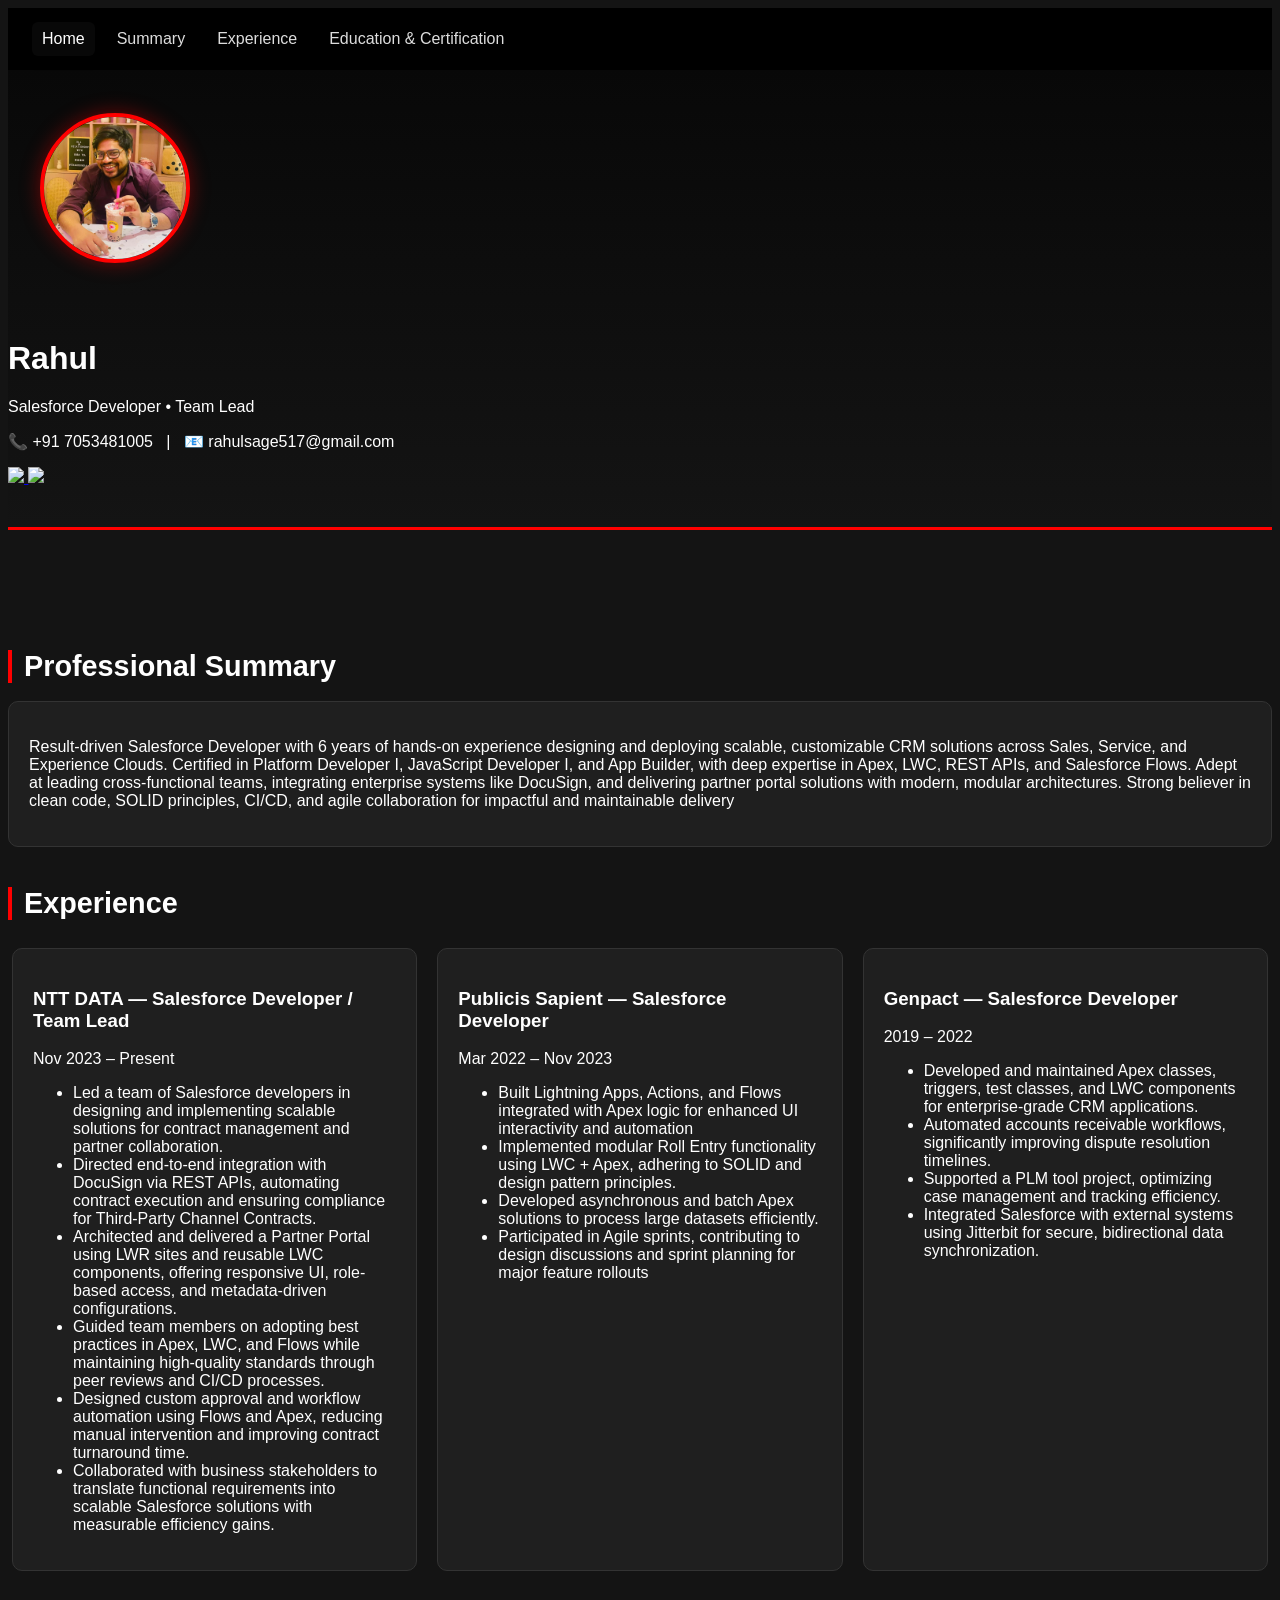
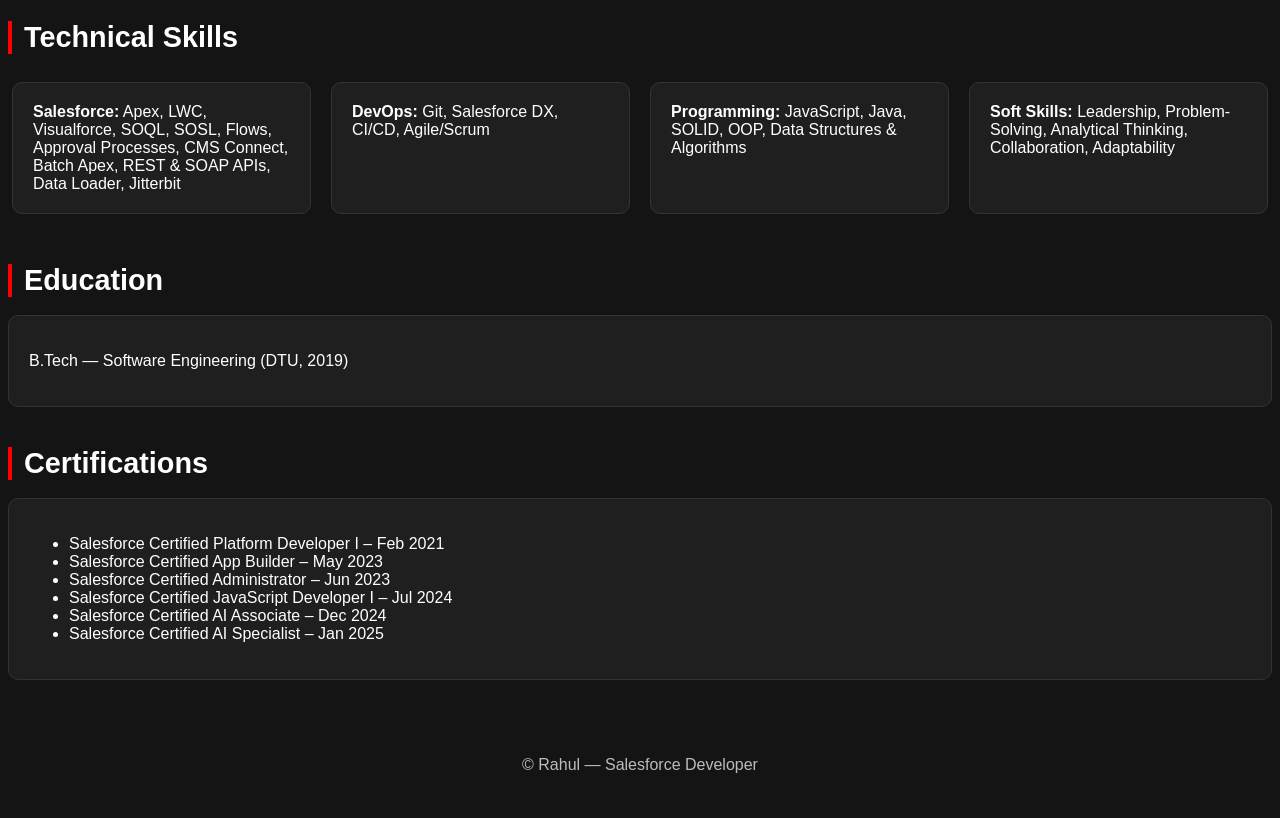
==== index.html @ a3d8997f "first commit" ====
<!DOCTYPE html>
<html lang="en">
  <head>
    <meta charset="utf-8" />
    <meta name="viewport" content="width=device-width,initial-scale=1" />
    <title>Rahul Resume (Home)</title>
    <link
      rel="stylesheet"
      href="https://cdn.jsdelivr.net/npm/flyonui@2.4.1/flyonui.min.css"
    />
    <link
      href="https://cdn.jsdelivr.net/npm/tailwindcss@2.2.16/dist/tailwind.min.css"
      rel="stylesheet"
    />
    <link rel="stylesheet" href="./css/style.css" />
  </head>
  <body>
    <!-- Top nav (always visible) -->
    <header class="top-nav" id="topNav">
      <nav class="menu flex-row">
        <a href="index.html" class="menu-item active">Home</a>
        <a href="summary.html" class="menu-item">Summary</a>
        <a href="experience.html" class="menu-item">Experience</a>
        <a href="education.html" class="menu-item"
          >Education &amp; Certification</a
        >
      </nav>
    </header>

    <!-- Hero -->
    <div class="avatar-wrapper">
      <img src="./assets/rahul.jpg" class="avatar-photo" />
    </div>

    <!-- Hero -->
    <div class="hero pl-4">
      <div>
        <h1 class="text-5xl font-bold pt-4">Rahul</h1>
        <p class="text-xl opacity-90 mt-2">Salesforce Developer • Team Lead</p>
        <p class="mt-3 opacity-80">
          📞 +91 7053481005 &nbsp; | &nbsp; 📧
          <a
            href="mailto:rahulsage517@gmail.com"
            style="color: #fff; text-decoration: none"
          >
            rahulsage517@gmail.com
          </a>
          <br />
        </p>
        <div class="flex flex-row gap-4 social-icons pt-4">
          <a
            href="https://www.linkedin.com/in/rahul-613a8412a/"
            target="_blank"
            class="pr-4"
          >
            <img
              src="https://cdn-icons-png.flaticon.com/512/174/174857.png"
              width="28"
            />
          </a>

          <a href="https://github.com/RahulSage" target="_blank">
            <img
              src="https://cdn-icons-png.flaticon.com/512/25/25231.png"
              width="28"
            />
          </a>
        </div>
      </div>
    </div>

    <div class="sticky-header" id="stickyHeader">
      Rahul | Salesforce Developer • Team Lead |
      <a href="mailto:rahulsage517@gmail.com">rahulsage517@gmail.com</a>
    </div>

    <div class="content-wrap p-4">
      <h2 class="section-title">Professional Summary</h2>
      <div class="p-5 netflix-card mt-3">
        <p>
          Result-driven Salesforce Developer with 6 years of hands-on experience
          designing and deploying scalable, customizable CRM solutions across
          Sales, Service, and Experience Clouds. Certified in Platform Developer
          I, JavaScript Developer I, and App Builder, with deep expertise in
          Apex, LWC, REST APIs, and Salesforce Flows. Adept at leading
          cross-functional teams, integrating enterprise systems like DocuSign,
          and delivering partner portal solutions with modern, modular
          architectures. Strong believer in clean code, SOLID principles, CI/CD,
          and agile collaboration for impactful and maintainable delivery
        </p>
      </div>

      <h2 class="section-title">Experience</h2>
      <div class="row mt-3">
        <div class="netflix-card">
          <h3 class="text-xl font-bold">
            NTT DATA — Salesforce Developer / Team Lead
          </h3>
          <p class="opacity-80">Nov 2023 – Present</p>
          <ul class="list-disc mt-3 pl-5 space-y-2">
            <li>
              Led a team of Salesforce developers in designing and implementing
              scalable solutions for contract management and partner
              collaboration.
            </li>
            <li>
              Directed end-to-end integration with DocuSign via REST APIs,
              automating contract execution and ensuring compliance for
              Third-Party Channel Contracts.
            </li>
            <li>
              Architected and delivered a Partner Portal using LWR sites and
              reusable LWC components, offering responsive UI, role-based
              access, and metadata-driven configurations.
            </li>
            <li>
              Guided team members on adopting best practices in Apex, LWC, and
              Flows while maintaining high-quality standards through peer
              reviews and CI/CD processes.
            </li>
            <li>
              Designed custom approval and workflow automation using Flows and
              Apex, reducing manual intervention and improving contract
              turnaround time.
            </li>
            <li>
              Collaborated with business stakeholders to translate functional
              requirements into scalable Salesforce solutions with measurable
              efficiency gains.
            </li>
          </ul>
        </div>

        <div class="netflix-card">
          <h3 class="text-xl font-bold">
            Publicis Sapient — Salesforce Developer
          </h3>
          <p class="opacity-80">Mar 2022 – Nov 2023</p>
          <ul class="list-disc mt-3 pl-5 space-y-2">
            <li>
              Built Lightning Apps, Actions, and Flows integrated with Apex
              logic for enhanced UI interactivity and automation
            </li>
            <li>
              Implemented modular Roll Entry functionality using LWC + Apex,
              adhering to SOLID and design pattern principles.
            </li>
            <li>
              Developed asynchronous and batch Apex solutions to process large
              datasets efficiently.
            </li>
            <li>
              Participated in Agile sprints, contributing to design discussions
              and sprint planning for major feature rollouts
            </li>
          </ul>
        </div>

        <div class="netflix-card">
          <h3 class="text-xl font-bold">Genpact — Salesforce Developer</h3>
          <p class="opacity-80">2019 – 2022</p>
          <ul class="list-disc mt-3 pl-5 space-y-2">
            <li>
              Developed and maintained Apex classes, triggers, test classes, and
              LWC components for enterprise-grade CRM applications.
            </li>
            <li>
              Automated accounts receivable workflows, significantly improving
              dispute resolution timelines.
            </li>
            <li>
              Supported a PLM tool project, optimizing case management and
              tracking efficiency.
            </li>
            <li>
              Integrated Salesforce with external systems using Jitterbit for
              secure, bidirectional data synchronization.
            </li>
          </ul>
        </div>
      </div>

      <h2 class="section-title">Technical Skills</h2>
      <div class="row mt-3">
        <div class="netflix-card">
          <b>Salesforce:</b> Apex, LWC, Visualforce, SOQL, SOSL, Flows, Approval
          Processes, CMS Connect, Batch Apex, REST & SOAP APIs, Data Loader,
          Jitterbit
        </div>
        <div class="netflix-card">
          <b>DevOps:</b> Git, Salesforce DX, CI/CD, Agile/Scrum
        </div>
        <div class="netflix-card">
          <b>Programming:</b> JavaScript, Java, SOLID, OOP, Data Structures &
          Algorithms
        </div>
        <div class="netflix-card">
          <b>Soft Skills:</b> Leadership, Problem-Solving, Analytical Thinking,
          Collaboration, Adaptability
        </div>
      </div>

      <h2 class="section-title">Education</h2>
      <div class="netflix-card mt-3">
        <p>B.Tech — Software Engineering (DTU, 2019)</p>
      </div>

      <h2 class="section-title">Certifications</h2>
      <div class="netflix-card mt-3">
        <ul class="list-disc mt-3 pl-5 space-y-2">
          <li>Salesforce Certified Platform Developer I – Feb 2021</li>
          <li>Salesforce Certified App Builder – May 2023</li>
          <li>Salesforce Certified Administrator – Jun 2023</li>
          <li>Salesforce Certified JavaScript Developer I – Jul 2024</li>
          <li>Salesforce Certified AI Associate – Dec 2024</li>
          <li>Salesforce Certified AI Specialist – Jan 2025</li>
        </ul>
      </div>
    </div>
    <footer class="footer">
      <p>© Rahul — Salesforce Developer</p>
    </footer>

    <script src="./js/script.js"></script>
  </body>
</html>
---- css/style.css ----
/* styles.css - Netflix style portfolio */
:root {
  --bg: #0f0f0f;
  --card: #1f1f1f;
  --accent: #e50914;
  --muted: #cfcfcf;
  --glass: rgba(255, 255, 255, 0.03);
}

* {
  box-sizing: border-box;
}
/* body{margin:0;background:var(--bg);color:#fff;font-family:Inter,system-ui,-apple-system,'Segoe UI',Roboto,'Helvetica Neue',Arial;min-height:100vh} */

.container {
  max-width: 95vw;
  margin: 0 auto;
  padding: 20px;
}

/* Top navigation */
.top-nav {
  display: flex;
  align-items: center;
  justify-content: space-between;
  padding: 14px 24px;
  position: sticky;
  top: 0;
  z-index: 50;
  background: black;
}
.brand {
  font-weight: 700;
  font-size: 1.2rem;
  color: var(--accent);
}
.menu {
  display: flex;
  gap: 12px;
}
.menu a {
  color: #ddd;
  text-decoration: none;
  padding: 8px 10px;
  border-radius: 6px;
}
.menu a.active,
.menu a:hover {
  background: var(--glass);
  color: #fff;
  box-shadow: 0 4px 10px rgba(0, 0, 0, 0.6);
}

/* Sticky header (appears after scroll) */
/* .sticky-header{position:fixed;left:0;right:0;top:0;padding:10px 18px;background:rgba(10,10,10,0.92);border-bottom:2px solid var(--accent);display:flex;justify-content:space-between;align-items:center;z-index:999;opacity:0;pointer-events:none;transform:translateY(-6px);transition:opacity .25s ease,transform .25s ease}
.sticky-header.show{opacity:1;pointer-events:auto;transform:translateY(0)}
.sticky-header a{color:var(--accent);text-decoration:none}

/* Hero 
.hero{position:relative;height:360px;overflow:hidden}
.hero-bg{position:absolute;inset:0;background:
linear-gradient(180deg, rgba(0,0,0,0.55), rgba(0,0,0,0.85)),
url('https://i.gifer.com/7VE.gif') center/cover;filter:saturate(.9) contrast(.95);transform:scale(1.03);will-change:transform;animation:bgSlow 12s linear infinite}
@keyframes bgSlow{0%{transform:scale(1.03)}50%{transform:scale(1.06)}100%{transform:scale(1.03)}}
.hero-content{position:relative;display:flex;align-items:flex-end;height:100%;padding:36px;gap:20px;z-index:2}
.avatar-wrapper{width:170px;height:170px;margin-right:18px;flex:0 0 170px;transform:translateY(-20%);animation:pop 700ms ease both}
@keyframes pop{0%{transform:scale(.6) translateY(10%);opacity:0}100%{transform:scale(1) translateY(-20%);opacity:1}}
.avatar-photo{width:170px;height:170px;border-radius:50%;border:4px solid var(--accent);object-fit:cover;box-shadow:0 18px 40px rgba(229,9,20,0.15)}
.hero-text h1{margin:0;font-size:2.6rem}
.subtitle{margin:6px 0 0;color:var(--muted)}
.contacts{margin-top:12px;color:var(--muted)}
.socials img{vertical-align:middle;margin-right:8px;filter:grayscale(.1);opacity:.95} */

/* Sections */
.section-title {
  font-size: 1.25rem;
  margin: 18px 0;
  color: #fff;
  border-left: 4px solid var(--accent);
  padding-left: 12px;
}
.row-section {
  padding: 20px;
}
.row {
  display: flex;
  gap: 18px;
  overflow-x: auto;
  padding: 10px 4px;
  scroll-behavior: smooth;
}
.thumb {
  min-width: 280px;
  flex: 0 0 320px;
  background: var(--card);
  border-radius: 10px;
  overflow: hidden;
  position: relative;
  cursor: pointer;
  transform: translateZ(0);
  transition: transform 0.28s cubic-bezier(0.2, 0.8, 0.2, 1), box-shadow 0.28s;
}
.thumb-inner {
  position: relative;
}
.thumb img {
  width: 100%;
  height: 180px;
  object-fit: cover;
  display: block;
}
.thumb .thumb-overlay {
  position: absolute;
  left: 12px;
  bottom: 12px;
  color: #fff;
  text-shadow: 0 6px 18px rgba(0, 0, 0, 0.6);
}
.thumb h3 {
  margin: 0 0 6px;
}
.thumb .meta {
  opacity: 0.85;
  font-size: 0.9rem;
}

/* Thumbnail hover effects: glow, tilt, shine */
.thumb:hover {
  transform: translateY(-8px) scale(1.02);
  box-shadow: 0 30px 50px rgba(229, 9, 20, 0.12);
}
.thumb:active {
  transform: translateY(-2px);
}
.thumb .shine {
  position: absolute;
  inset: 0;
  pointer-events: none;
  background: linear-gradient(
    120deg,
    rgba(255, 255, 255, 0.08) 0%,
    rgba(255, 255, 255, 0.01) 50%,
    rgba(255, 255, 255, 0.06) 100%
  );
  transform: translateX(-120%);
  transition: transform 0.8s ease;
}
.thumb:hover .shine {
  transform: translateX(120%);
}
.thumb:hover img {
  filter: brightness(0.9) saturate(1.05);
  transform: scale(1.03) rotateX(3deg) rotateY(-3deg);
  transition: transform 0.28s, filter 0.28s;
}

/* grid cards */
.grid {
  display: grid;
  grid-template-columns: repeat(auto-fit, minmax(220px, 1fr));
  gap: 16px;
  padding: 10px 0;
}
.card {
  background: var(--card);
  padding: 18px;
  border-radius: 10px;
  border: 1px solid rgba(255, 255, 255, 0.03);
  transition: transform 0.22s, box-shadow 0.22s;
}
.card:hover {
  transform: translateY(-6px);
  box-shadow: 0 20px 40px rgba(0, 0, 0, 0.6);
}

/* movie-card style for pages */
.thumb-grid {
  display: grid;
  grid-template-columns: repeat(auto-fit, minmax(260px, 1fr));
  gap: 18px;
  margin-top: 16px;
  place-items: center;
}
.movie-card {
  position: relative;
  width: 400px;
  max-width: 90vw;
  overflow: hidden;
  border-radius: 10px;
  background: var(--card);
  cursor: pointer;
  transition: transform 0.22s, box-shadow 0.22s;
}
.movie-card img {
  width: 100%;
  height: 160px;
  object-fit: cover;
  display: block;
}
.movie-card-body {
  padding: 12px;
}
.movie-card h3 {
  margin: 0 0 6px;
}
.movie-details {
  color: var(--muted);
  font-size: 0.95rem;
}
.movie-card .shine {
  position: absolute;
  inset: 0;
  pointer-events: none;
  background: linear-gradient(
    120deg,
    rgba(255, 255, 255, 0.06) 0%,
    rgba(255, 255, 255, 0.01) 50%,
    rgba(255, 255, 255, 0.04) 100%
  );
  transform: translateX(-140%);
}
.movie-card:hover .shine {
  transform: translateX(140%);
}
.movie-card:hover {
  transform: translateY(-8px);
  box-shadow: 0 30px 50px rgba(0, 0, 0, 0.6);
}

/* small screens */
@media (max-width: 700px) {
  .hero-content {
    flex-direction: column;
    align-items: center;
    text-align: center;
    padding: 20px;
  }
  .avatar-wrapper {
    transform: translateY(0);
    margin-bottom: 12px;
  }
  .hero {
    height: 420px;
  }
  .thumb {
    min-width: 220px;
    flex: 0 0 240px;
  }
  .hero-text h1 {
    font-size: 2rem;
  }
  .menu {
    display: none;
  }
  .top-nav {
    padding: 10px;
  }
  .sticky-right {
    display: none;
  }
}

/* Footer */
.footer {
  padding: 20px;
  text-align: center;
  color: var(--muted);
  opacity: 0.9;
  margin-top: 40px;
}

body {
  background: #141414;
  color: #fff;
  font-family: Poppins, sans-serif;
}

.hero {
  background: linear-gradient(180deg, rgba(0, 0, 0, 0.6), #141414),
    url("https://i.gifer.com/7VE.gif") center/cover;
  /* url("\68452a25-af35-4df2-a404-024635c3c23b.jpg") center/cover; */
  height: 460px;
  display: flex;
  align-items: flex-end;
  padding-bottom: 40px;
  border-bottom: 3px solid red;
  animation: fadeIn 2s ease-out;
}

@keyframes fadeIn {
  from {
    opacity: 0;
    transform: translateY(20px);
  }
  to {
    opacity: 1;
    transform: translateY(0);
  }
}

/* DP Avatar */
.avatar-wrapper {
  position: absolute;
  top: 180px;
  left: 40px;
  transform: translateY(-50%);
  animation: popIn 1s ease-out;
  margin-top: 10px;
}

@keyframes popIn {
  0% {
    transform: scale(0.5) translateY(-50%);
    opacity: 0;
  }
  100% {
    transform: scale(1) translateY(-50%);
    opacity: 1;
  }
}

.avatar-photo {
  width: 150px;
  height: 150px;
  border-radius: 50%;
  border: 4px solid red;
  object-fit: cover;
  box-shadow: 0 0 20px rgba(255, 0, 0, 0.4);
}

.content-wrap {
  margin-top: 120px;
}

.section-title {
  margin-top: 40px;
  font-size: 1.8rem;
  border-left: 4px solid red;
  padding-left: 12px;
}

.netflix-card {
  background: #1f1f1f;
  padding: 20px;
  border-radius: 10px;
  border: 1px solid #333;
  transition: transform 0.3s ease, box-shadow 0.3s ease;
}

.netflix-card:hover {
  transform: translateY(-6px);
  box-shadow: 0 12px 20px rgba(255, 0, 0, 0.2);
}

.netflix-card:hover * {
  font-size: calc(1em + 2px);
}

.row {
  display: grid;
  gap: 20px;
  grid-template-columns: repeat(auto-fit, minmax(290px, 1fr));
}

.social-icons a {
  transition: transform 0.2s ease;
}

.social-icons a:hover {
  transform: scale(1.15);
  filter: drop-shadow(0 0 6px red);
}

.sticky-header {
  position: fixed;
  top: 0;
  width: 100%;
  background: rgba(20, 20, 20, 0.9);
  color: #fff;
  padding: 12px 20px;
  text-align: center;
  font-size: 1rem;
  font-weight: 500;
  border-bottom: 2px solid red;
  backdrop-filter: blur(6px);
  z-index: 9999;
  opacity: 0;
  pointer-events: none;
  transition: opacity 0.3s ease;
}

.sticky-header a {
  color: red;
  text-decoration: none;
}

.big-card {
  position: relative;
  width: 320px;
  min-height: 210px;
  background: #181818;
  border-radius: 18px;
  padding: 22px;
  transition: transform 0.35s ease, box-shadow 0.35s ease;
  cursor: pointer;
  overflow: hidden;
}

/* Hover Shine + Slight Tilt */
.big-card:hover {
  transform: scale(1.08) rotate3d(0, 1, 0, 6deg);
  box-shadow: 0 15px 30px rgba(255, 0, 0, 0.25);
}

/* Shine Effect */
.big-card::after {
  content: "";
  position: absolute;
  top: 0;
  left: -100%;
  width: 80%;
  height: 100%;
  background: linear-gradient(
    120deg,
    transparent,
    rgba(255, 255, 255, 0.25),
    transparent
  );
  transition: 0.6s;
}

.big-card:hover::after {
  left: 120%;
}

.expanded-overlay {
  position: fixed;
  top: 0;
  left: 0;
  width: 100vw;
  height: 100vh;
  background: rgba(0, 0, 0, 0.65);
  backdrop-filter: blur(4px);
  z-index: 999;
  display: none;
}

/* Expanded Card */
.big-card.expanded {
  position: fixed !important;
  top: 50%;
  left: 50%;
  width: 80vw;
  max-width: 850px;
  height: auto !important;
  transform: translate(-50%, -50%) scale(1.05) !important;
  z-index: 1000;
  box-shadow: 0 0 40px rgba(255, 0, 0, 0.45);
  overflow-y: auto;
  max-height: 85vh;
  padding: 40px;
  border-radius: 22px;
}

.footer-glow {
  height: 140px;
  margin-top: 60px;
  background: radial-gradient(
    circle at 50% 10%,
    rgba(255, 0, 0, 0.45),
    transparent 60%
  );
  animation: pulse 6s infinite ease-in-out;
  position: fixed;
  bottom: 0;
  width: 100%;
  z-index: 50;
}

@keyframes moveGradient {
  0% {
    background-position: 0% 50%;
  }
  50% {
    background-position: 100% 50%;
  }
  100% {
    background-position: 0% 50%;
  }
}

@keyframes pulse {
  0% {
    opacity: 0.35;
  }
  50% {
    opacity: 0.8;
  }
  100% {
    opacity: 0.35;
  }
}
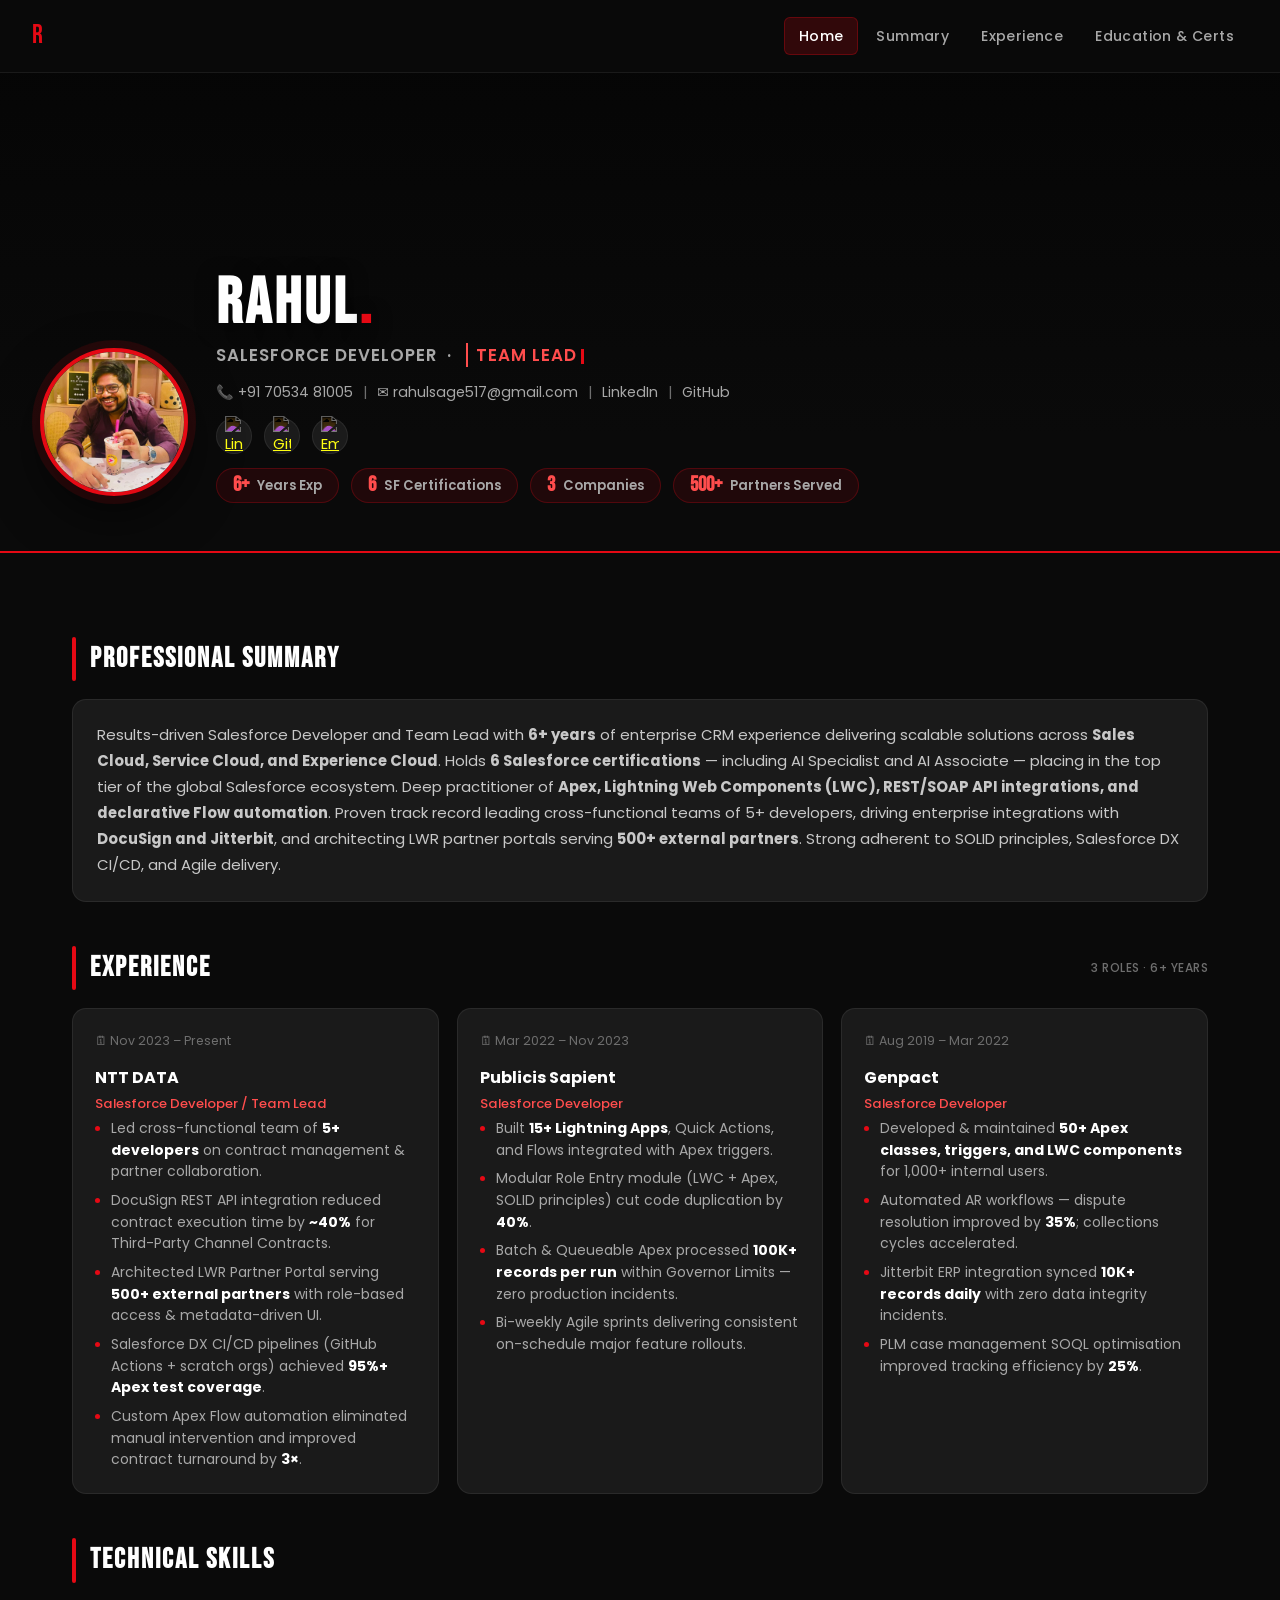
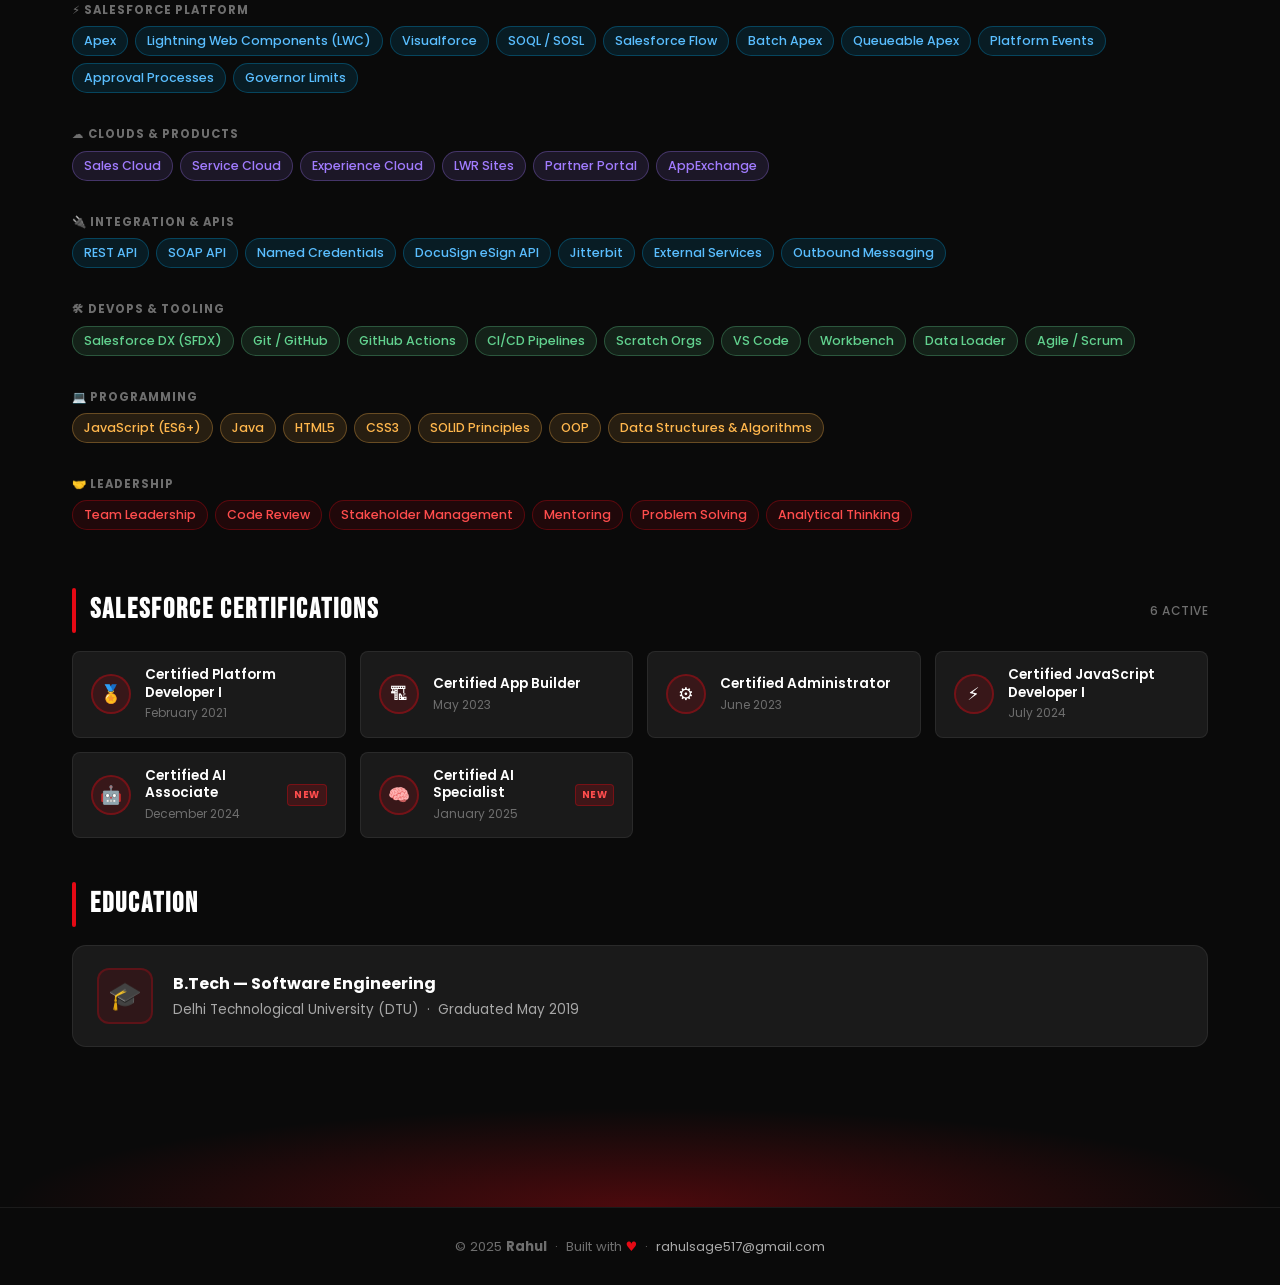
==== commit af16ceab: "Redesign: Netflix visual system + ATS-optimised resume content Visual changes: - Complete CSS rewrit" ====
--- a/index.html
+++ b/index.html
@@ -1,226 +1,314 @@
 <!DOCTYPE html>
 <html lang="en">
-  <head>
-    <meta charset="utf-8" />
-    <meta name="viewport" content="width=device-width,initial-scale=1" />
-    <title>Rahul Resume (Home)</title>
-    <link
-      rel="stylesheet"
-      href="https://cdn.jsdelivr.net/npm/flyonui@2.4.1/flyonui.min.css"
-    />
-    <link
-      href="https://cdn.jsdelivr.net/npm/tailwindcss@2.2.16/dist/tailwind.min.css"
-      rel="stylesheet"
-    />
-    <link rel="stylesheet" href="./css/style.css" />
-  </head>
-  <body>
-    <!-- Top nav (always visible) -->
-    <header class="top-nav" id="topNav">
-      <nav class="menu flex-row">
-        <a href="index.html" class="menu-item active">Home</a>
-        <a href="summary.html" class="menu-item">Summary</a>
-        <a href="experience.html" class="menu-item">Experience</a>
-        <a href="education.html" class="menu-item"
-          >Education &amp; Certification</a
-        >
-      </nav>
-    </header>
-
-    <!-- Hero -->
+<head>
+  <meta charset="utf-8" />
+  <meta name="viewport" content="width=device-width, initial-scale=1" />
+  <title>Rahul — Salesforce Developer &amp; Team Lead</title>
+  <meta name="description" content="Salesforce Developer &amp; Team Lead with 6+ years experience — Apex, LWC, Experience Cloud, AI Specialist." />
+  <link rel="stylesheet" href="./css/style.css" />
+</head>
+<body>
+
+<!-- Scroll progress -->
+<div id="scroll-progress"></div>
+
+<!-- ── Navigation ─────────────────────────────────────── -->
+<header class="top-nav">
+  <a href="index.html" class="brand">R</a>
+  <nav class="menu">
+    <a href="index.html"      class="menu-item active">Home</a>
+    <a href="summary.html"    class="menu-item">Summary</a>
+    <a href="experience.html" class="menu-item">Experience</a>
+    <a href="education.html"  class="menu-item">Education &amp; Certs</a>
+  </nav>
+</header>
+
+<!-- ── Sticky strip ───────────────────────────────────── -->
+<div class="sticky-header" id="stickyHeader">
+  Rahul
+  <span class="sticky-dot">·</span>
+  Salesforce Developer &amp; Team Lead
+  <span class="sticky-dot">·</span>
+  <a href="mailto:rahulsage517@gmail.com">rahulsage517@gmail.com</a>
+</div>
+
+<!-- ── Hero ───────────────────────────────────────────── -->
+<section class="hero">
+  <div class="hero-bg"></div>
+  <div class="hero-content">
     <div class="avatar-wrapper">
-      <img src="./assets/rahul.jpg" class="avatar-photo" />
-    </div>
-
-    <!-- Hero -->
-    <div class="hero pl-4">
-      <div>
-        <h1 class="text-5xl font-bold pt-4">Rahul</h1>
-        <p class="text-xl opacity-90 mt-2">Salesforce Developer • Team Lead</p>
-        <p class="mt-3 opacity-80">
-          📞 +91 7053481005 &nbsp; | &nbsp; 📧
-          <a
-            href="mailto:rahulsage517@gmail.com"
-            style="color: #fff; text-decoration: none"
-          >
-            rahulsage517@gmail.com
-          </a>
-          <br />
-        </p>
-        <div class="flex flex-row gap-4 social-icons pt-4">
-          <a
-            href="https://www.linkedin.com/in/rahul-613a8412a/"
-            target="_blank"
-            class="pr-4"
-          >
-            <img
-              src="https://cdn-icons-png.flaticon.com/512/174/174857.png"
-              width="28"
-            />
-          </a>
-
-          <a href="https://github.com/RahulSage" target="_blank">
-            <img
-              src="https://cdn-icons-png.flaticon.com/512/25/25231.png"
-              width="28"
-            />
-          </a>
+      <img src="./assets/rahul.jpg" class="avatar-photo" alt="Rahul" />
+    </div>
+    <div class="hero-text">
+      <h1>RAHUL<span>.</span></h1>
+      <div class="hero-subtitle">
+        Salesforce Developer &nbsp;·&nbsp;
+        <em id="typewriter" data-words="Team Lead|AI Specialist|LWC Architect|6× Certified"></em>
+      </div>
+      <div class="hero-contacts">
+        <a href="tel:+917053481005">📞 +91 70534 81005</a>
+        <span class="contact-sep">|</span>
+        <a href="mailto:rahulsage517@gmail.com">✉ rahulsage517@gmail.com</a>
+        <span class="contact-sep">|</span>
+        <a href="https://www.linkedin.com/in/rahul-613a8412a/" target="_blank" rel="noopener">LinkedIn</a>
+        <span class="contact-sep">|</span>
+        <a href="https://github.com/RahulSage" target="_blank" rel="noopener">GitHub</a>
+      </div>
+      <div class="social-icons">
+        <a href="https://www.linkedin.com/in/rahul-613a8412a/" target="_blank" rel="noopener" title="LinkedIn">
+          <img src="https://cdn-icons-png.flaticon.com/512/174/174857.png" alt="LinkedIn" />
+        </a>
+        <a href="https://github.com/RahulSage" target="_blank" rel="noopener" title="GitHub">
+          <img src="https://cdn-icons-png.flaticon.com/512/25/25231.png" alt="GitHub" />
+        </a>
+        <a href="mailto:rahulsage517@gmail.com" title="Email">
+          <img src="https://cdn-icons-png.flaticon.com/512/732/732200.png" alt="Email" />
+        </a>
+      </div>
+      <div class="stats-row">
+        <div class="stat-chip">
+          <span class="stat-num" data-target="6" data-suffix="+">6+</span>
+          <span class="stat-label">Years Exp</span>
         </div>
-      </div>
-    </div>
-
-    <div class="sticky-header" id="stickyHeader">
-      Rahul | Salesforce Developer • Team Lead |
-      <a href="mailto:rahulsage517@gmail.com">rahulsage517@gmail.com</a>
-    </div>
-
-    <div class="content-wrap p-4">
-      <h2 class="section-title">Professional Summary</h2>
-      <div class="p-5 netflix-card mt-3">
-        <p>
-          Result-driven Salesforce Developer with 6 years of hands-on experience
-          designing and deploying scalable, customizable CRM solutions across
-          Sales, Service, and Experience Clouds. Certified in Platform Developer
-          I, JavaScript Developer I, and App Builder, with deep expertise in
-          Apex, LWC, REST APIs, and Salesforce Flows. Adept at leading
-          cross-functional teams, integrating enterprise systems like DocuSign,
-          and delivering partner portal solutions with modern, modular
-          architectures. Strong believer in clean code, SOLID principles, CI/CD,
-          and agile collaboration for impactful and maintainable delivery
-        </p>
-      </div>
-
-      <h2 class="section-title">Experience</h2>
-      <div class="row mt-3">
-        <div class="netflix-card">
-          <h3 class="text-xl font-bold">
-            NTT DATA — Salesforce Developer / Team Lead
-          </h3>
-          <p class="opacity-80">Nov 2023 – Present</p>
-          <ul class="list-disc mt-3 pl-5 space-y-2">
-            <li>
-              Led a team of Salesforce developers in designing and implementing
-              scalable solutions for contract management and partner
-              collaboration.
-            </li>
-            <li>
-              Directed end-to-end integration with DocuSign via REST APIs,
-              automating contract execution and ensuring compliance for
-              Third-Party Channel Contracts.
-            </li>
-            <li>
-              Architected and delivered a Partner Portal using LWR sites and
-              reusable LWC components, offering responsive UI, role-based
-              access, and metadata-driven configurations.
-            </li>
-            <li>
-              Guided team members on adopting best practices in Apex, LWC, and
-              Flows while maintaining high-quality standards through peer
-              reviews and CI/CD processes.
-            </li>
-            <li>
-              Designed custom approval and workflow automation using Flows and
-              Apex, reducing manual intervention and improving contract
-              turnaround time.
-            </li>
-            <li>
-              Collaborated with business stakeholders to translate functional
-              requirements into scalable Salesforce solutions with measurable
-              efficiency gains.
-            </li>
-          </ul>
+        <div class="stat-chip">
+          <span class="stat-num" data-target="6">6</span>
+          <span class="stat-label">SF Certifications</span>
         </div>
-
-        <div class="netflix-card">
-          <h3 class="text-xl font-bold">
-            Publicis Sapient — Salesforce Developer
-          </h3>
-          <p class="opacity-80">Mar 2022 – Nov 2023</p>
-          <ul class="list-disc mt-3 pl-5 space-y-2">
-            <li>
-              Built Lightning Apps, Actions, and Flows integrated with Apex
-              logic for enhanced UI interactivity and automation
-            </li>
-            <li>
-              Implemented modular Roll Entry functionality using LWC + Apex,
-              adhering to SOLID and design pattern principles.
-            </li>
-            <li>
-              Developed asynchronous and batch Apex solutions to process large
-              datasets efficiently.
-            </li>
-            <li>
-              Participated in Agile sprints, contributing to design discussions
-              and sprint planning for major feature rollouts
-            </li>
-          </ul>
+        <div class="stat-chip">
+          <span class="stat-num" data-target="3">3</span>
+          <span class="stat-label">Companies</span>
         </div>
-
-        <div class="netflix-card">
-          <h3 class="text-xl font-bold">Genpact — Salesforce Developer</h3>
-          <p class="opacity-80">2019 – 2022</p>
-          <ul class="list-disc mt-3 pl-5 space-y-2">
-            <li>
-              Developed and maintained Apex classes, triggers, test classes, and
-              LWC components for enterprise-grade CRM applications.
-            </li>
-            <li>
-              Automated accounts receivable workflows, significantly improving
-              dispute resolution timelines.
-            </li>
-            <li>
-              Supported a PLM tool project, optimizing case management and
-              tracking efficiency.
-            </li>
-            <li>
-              Integrated Salesforce with external systems using Jitterbit for
-              secure, bidirectional data synchronization.
-            </li>
-          </ul>
+        <div class="stat-chip">
+          <span class="stat-num" data-target="500" data-suffix="+">500+</span>
+          <span class="stat-label">Partners Served</span>
         </div>
       </div>
-
-      <h2 class="section-title">Technical Skills</h2>
-      <div class="row mt-3">
-        <div class="netflix-card">
-          <b>Salesforce:</b> Apex, LWC, Visualforce, SOQL, SOSL, Flows, Approval
-          Processes, CMS Connect, Batch Apex, REST & SOAP APIs, Data Loader,
-          Jitterbit
-        </div>
-        <div class="netflix-card">
-          <b>DevOps:</b> Git, Salesforce DX, CI/CD, Agile/Scrum
-        </div>
-        <div class="netflix-card">
-          <b>Programming:</b> JavaScript, Java, SOLID, OOP, Data Structures &
-          Algorithms
-        </div>
-        <div class="netflix-card">
-          <b>Soft Skills:</b> Leadership, Problem-Solving, Analytical Thinking,
-          Collaboration, Adaptability
-        </div>
-      </div>
-
-      <h2 class="section-title">Education</h2>
-      <div class="netflix-card mt-3">
-        <p>B.Tech — Software Engineering (DTU, 2019)</p>
-      </div>
-
-      <h2 class="section-title">Certifications</h2>
-      <div class="netflix-card mt-3">
-        <ul class="list-disc mt-3 pl-5 space-y-2">
-          <li>Salesforce Certified Platform Developer I – Feb 2021</li>
-          <li>Salesforce Certified App Builder – May 2023</li>
-          <li>Salesforce Certified Administrator – Jun 2023</li>
-          <li>Salesforce Certified JavaScript Developer I – Jul 2024</li>
-          <li>Salesforce Certified AI Associate – Dec 2024</li>
-          <li>Salesforce Certified AI Specialist – Jan 2025</li>
-        </ul>
-      </div>
-    </div>
-    <footer class="footer">
-      <p>© Rahul — Salesforce Developer</p>
-    </footer>
-
-    <script src="./js/script.js"></script>
-  </body>
+    </div>
+  </div>
+</section>
+
+<!-- ── Main Content ────────────────────────────────────── -->
+<main class="content-wrap">
+
+  <!-- Professional Summary -->
+  <h2 class="section-title">Professional Summary</h2>
+  <div class="netflix-card">
+    <p style="color:#c8c8c8;line-height:1.75;font-size:0.93rem;">
+      Results-driven Salesforce Developer and Team Lead with <strong>6+ years</strong> of enterprise CRM experience
+      delivering scalable solutions across <strong>Sales Cloud, Service Cloud, and Experience Cloud</strong>.
+      Holds <strong>6 Salesforce certifications</strong> — including AI Specialist and AI Associate — placing in
+      the top tier of the global Salesforce ecosystem. Deep practitioner of
+      <strong>Apex, Lightning Web Components (LWC), REST/SOAP API integrations, and declarative Flow automation</strong>.
+      Proven track record leading cross-functional teams of 5+ developers, driving enterprise integrations with
+      <strong>DocuSign and Jitterbit</strong>, and architecting LWR partner portals serving
+      <strong>500+ external partners</strong>. Strong adherent to SOLID principles, Salesforce DX CI/CD, and Agile delivery.
+    </p>
+  </div>
+
+  <!-- Experience -->
+  <h2 class="section-title">
+    Experience
+    <span class="sec-count">3 roles · 6+ years</span>
+  </h2>
+  <div class="row">
+
+    <div class="exp-card shine-wrap">
+      <div class="exp-date">🗓 Nov 2023 – Present</div>
+      <h3>NTT DATA</h3>
+      <div class="exp-role">Salesforce Developer / Team Lead</div>
+      <ul>
+        <li>Led cross-functional team of <strong>5+ developers</strong> on contract management &amp; partner collaboration.</li>
+        <li>DocuSign REST API integration reduced contract execution time by <strong>~40%</strong> for Third-Party Channel Contracts.</li>
+        <li>Architected LWR Partner Portal serving <strong>500+ external partners</strong> with role-based access &amp; metadata-driven UI.</li>
+        <li>Salesforce DX CI/CD pipelines (GitHub Actions + scratch orgs) achieved <strong>95%+ Apex test coverage</strong>.</li>
+        <li>Custom Apex Flow automation eliminated manual intervention and improved contract turnaround by <strong>3×</strong>.</li>
+      </ul>
+    </div>
+
+    <div class="exp-card shine-wrap">
+      <div class="exp-date">🗓 Mar 2022 – Nov 2023</div>
+      <h3>Publicis Sapient</h3>
+      <div class="exp-role">Salesforce Developer</div>
+      <ul>
+        <li>Built <strong>15+ Lightning Apps</strong>, Quick Actions, and Flows integrated with Apex triggers.</li>
+        <li>Modular Role Entry module (LWC + Apex, SOLID principles) cut code duplication by <strong>40%</strong>.</li>
+        <li>Batch &amp; Queueable Apex processed <strong>100K+ records per run</strong> within Governor Limits — zero production incidents.</li>
+        <li>Bi-weekly Agile sprints delivering consistent on-schedule major feature rollouts.</li>
+      </ul>
+    </div>
+
+    <div class="exp-card shine-wrap">
+      <div class="exp-date">🗓 Aug 2019 – Mar 2022</div>
+      <h3>Genpact</h3>
+      <div class="exp-role">Salesforce Developer</div>
+      <ul>
+        <li>Developed &amp; maintained <strong>50+ Apex classes, triggers, and LWC components</strong> for 1,000+ internal users.</li>
+        <li>Automated AR workflows — dispute resolution improved by <strong>35%</strong>; collections cycles accelerated.</li>
+        <li>Jitterbit ERP integration synced <strong>10K+ records daily</strong> with zero data integrity incidents.</li>
+        <li>PLM case management SOQL optimisation improved tracking efficiency by <strong>25%</strong>.</li>
+      </ul>
+    </div>
+
+  </div>
+
+  <!-- Technical Skills -->
+  <h2 class="section-title">Technical Skills</h2>
+  <div style="display:flex;flex-direction:column;gap:18px;">
+
+    <div class="skill-section">
+      <div class="skill-section-label">⚡ Salesforce Platform</div>
+      <div class="tags">
+        <span class="tag tag-sf">Apex</span>
+        <span class="tag tag-sf">Lightning Web Components (LWC)</span>
+        <span class="tag tag-sf">Visualforce</span>
+        <span class="tag tag-sf">SOQL / SOSL</span>
+        <span class="tag tag-sf">Salesforce Flow</span>
+        <span class="tag tag-sf">Batch Apex</span>
+        <span class="tag tag-sf">Queueable Apex</span>
+        <span class="tag tag-sf">Platform Events</span>
+        <span class="tag tag-sf">Approval Processes</span>
+        <span class="tag tag-sf">Governor Limits</span>
+      </div>
+    </div>
+
+    <div class="skill-section">
+      <div class="skill-section-label">☁ Clouds &amp; Products</div>
+      <div class="tags">
+        <span class="tag tag-cloud">Sales Cloud</span>
+        <span class="tag tag-cloud">Service Cloud</span>
+        <span class="tag tag-cloud">Experience Cloud</span>
+        <span class="tag tag-cloud">LWR Sites</span>
+        <span class="tag tag-cloud">Partner Portal</span>
+        <span class="tag tag-cloud">AppExchange</span>
+      </div>
+    </div>
+
+    <div class="skill-section">
+      <div class="skill-section-label">🔌 Integration &amp; APIs</div>
+      <div class="tags">
+        <span class="tag tag-sf">REST API</span>
+        <span class="tag tag-sf">SOAP API</span>
+        <span class="tag tag-sf">Named Credentials</span>
+        <span class="tag tag-sf">DocuSign eSign API</span>
+        <span class="tag tag-sf">Jitterbit</span>
+        <span class="tag tag-sf">External Services</span>
+        <span class="tag tag-sf">Outbound Messaging</span>
+      </div>
+    </div>
+
+    <div class="skill-section">
+      <div class="skill-section-label">🛠 DevOps &amp; Tooling</div>
+      <div class="tags">
+        <span class="tag tag-dev">Salesforce DX (SFDX)</span>
+        <span class="tag tag-dev">Git / GitHub</span>
+        <span class="tag tag-dev">GitHub Actions</span>
+        <span class="tag tag-dev">CI/CD Pipelines</span>
+        <span class="tag tag-dev">Scratch Orgs</span>
+        <span class="tag tag-dev">VS Code</span>
+        <span class="tag tag-dev">Workbench</span>
+        <span class="tag tag-dev">Data Loader</span>
+        <span class="tag tag-dev">Agile / Scrum</span>
+      </div>
+    </div>
+
+    <div class="skill-section">
+      <div class="skill-section-label">💻 Programming</div>
+      <div class="tags">
+        <span class="tag tag-prog">JavaScript (ES6+)</span>
+        <span class="tag tag-prog">Java</span>
+        <span class="tag tag-prog">HTML5</span>
+        <span class="tag tag-prog">CSS3</span>
+        <span class="tag tag-prog">SOLID Principles</span>
+        <span class="tag tag-prog">OOP</span>
+        <span class="tag tag-prog">Data Structures &amp; Algorithms</span>
+      </div>
+    </div>
+
+    <div class="skill-section">
+      <div class="skill-section-label">🤝 Leadership</div>
+      <div class="tags">
+        <span class="tag tag-soft">Team Leadership</span>
+        <span class="tag tag-soft">Code Review</span>
+        <span class="tag tag-soft">Stakeholder Management</span>
+        <span class="tag tag-soft">Mentoring</span>
+        <span class="tag tag-soft">Problem Solving</span>
+        <span class="tag tag-soft">Analytical Thinking</span>
+      </div>
+    </div>
+
+  </div>
+
+  <!-- Certifications -->
+  <h2 class="section-title">
+    Salesforce Certifications
+    <span class="sec-count">6 active</span>
+  </h2>
+  <div class="cert-grid">
+    <div class="cert-badge shine-wrap">
+      <div class="cert-icon">🏅</div>
+      <div class="cert-info">
+        <div class="cert-name">Certified Platform Developer I</div>
+        <div class="cert-date">February 2021</div>
+      </div>
+    </div>
+    <div class="cert-badge shine-wrap">
+      <div class="cert-icon">🏗</div>
+      <div class="cert-info">
+        <div class="cert-name">Certified App Builder</div>
+        <div class="cert-date">May 2023</div>
+      </div>
+    </div>
+    <div class="cert-badge shine-wrap">
+      <div class="cert-icon">⚙️</div>
+      <div class="cert-info">
+        <div class="cert-name">Certified Administrator</div>
+        <div class="cert-date">June 2023</div>
+      </div>
+    </div>
+    <div class="cert-badge shine-wrap">
+      <div class="cert-icon">⚡</div>
+      <div class="cert-info">
+        <div class="cert-name">Certified JavaScript Developer I</div>
+        <div class="cert-date">July 2024</div>
+      </div>
+    </div>
+    <div class="cert-badge shine-wrap">
+      <div class="cert-icon">🤖</div>
+      <div class="cert-info">
+        <div class="cert-name">Certified AI Associate</div>
+        <div class="cert-date">December 2024</div>
+      </div>
+      <span class="cert-new">New</span>
+    </div>
+    <div class="cert-badge shine-wrap">
+      <div class="cert-icon">🧠</div>
+      <div class="cert-info">
+        <div class="cert-name">Certified AI Specialist</div>
+        <div class="cert-date">January 2025</div>
+      </div>
+      <span class="cert-new">New</span>
+    </div>
+  </div>
+
+  <!-- Education -->
+  <h2 class="section-title">Education</h2>
+  <div class="edu-card netflix-card">
+    <div class="edu-icon">🎓</div>
+    <div class="edu-info">
+      <h3>B.Tech — Software Engineering</h3>
+      <p>Delhi Technological University (DTU) &nbsp;·&nbsp; Graduated May 2019</p>
+    </div>
+  </div>
+
+</main>
+
+<div class="footer-glow"></div>
+<footer class="footer">
+  <p>© 2025 <strong>Rahul</strong> &nbsp;·&nbsp; Built with <span style="color:var(--red)">♥</span> &nbsp;·&nbsp;
+    <a href="mailto:rahulsage517@gmail.com">rahulsage517@gmail.com</a>
+  </p>
+</footer>
+
+<script src="./js/script.js"></script>
+</body>
 </html>
--- a/css/style.css
+++ b/css/style.css
@@ -1,502 +1,734 @@
-/* styles.css - Netflix style portfolio */
+/* ═══════════════════════════════════════════════════════════════
+   Netflix-Inspired Resume — Complete Visual System
+   ═══════════════════════════════════════════════════════════════ */
+
+@import url('https://fonts.googleapis.com/css2?family=Poppins:wght@300;400;500;600;700;800&family=Bebas+Neue&display=swap');
+
+/* ── Design tokens ──────────────────────────────────────────── */
 :root {
-  --bg: #0f0f0f;
-  --card: #1f1f1f;
-  --accent: #e50914;
-  --muted: #cfcfcf;
-  --glass: rgba(255, 255, 255, 0.03);
-}
-
-* {
-  box-sizing: border-box;
-}
-/* body{margin:0;background:var(--bg);color:#fff;font-family:Inter,system-ui,-apple-system,'Segoe UI',Roboto,'Helvetica Neue',Arial;min-height:100vh} */
-
-.container {
-  max-width: 95vw;
-  margin: 0 auto;
-  padding: 20px;
-}
-
-/* Top navigation */
+  --bg:        #0a0a0a;
+  --surface:   #141414;
+  --card:      #1a1a1a;
+  --card-hover:#222222;
+  --border:    rgba(255,255,255,0.07);
+  --red:       #e50914;
+  --red-glow:  rgba(229,9,20,0.25);
+  --red-dim:   rgba(229,9,20,0.12);
+  --red2:      #ff4d4d;
+  --text:      #ffffff;
+  --muted:     #a8a8a8;
+  --muted2:    #6e6e6e;
+  --gold:      #f5c518;
+  --radius:    14px;
+  --radius-sm: 8px;
+  --transition: 0.28s cubic-bezier(.4,0,.2,1);
+}
+
+/* ── Reset ──────────────────────────────────────────────────── */
+*, *::before, *::after { box-sizing: border-box; margin: 0; padding: 0; }
+html { scroll-behavior: smooth; }
+
+body {
+  background: var(--bg);
+  color: var(--text);
+  font-family: 'Poppins', system-ui, sans-serif;
+  font-size: 15px;
+  line-height: 1.6;
+  min-height: 100vh;
+  overflow-x: hidden;
+}
+
+/* ── Scroll progress bar ────────────────────────────────────── */
+#scroll-progress {
+  position: fixed;
+  top: 0; left: 0;
+  height: 3px;
+  width: 0%;
+  background: linear-gradient(90deg, var(--red), var(--red2));
+  z-index: 9999;
+  transition: width 0.1s linear;
+}
+
+/* ── Top navigation ─────────────────────────────────────────── */
 .top-nav {
-  display: flex;
-  align-items: center;
-  justify-content: space-between;
-  padding: 14px 24px;
   position: sticky;
   top: 0;
-  z-index: 50;
-  background: black;
+  z-index: 500;
+  display: flex;
+  align-items: center;
+  justify-content: space-between;
+  padding: 14px 32px;
+  background: rgba(10,10,10,0.92);
+  backdrop-filter: blur(14px);
+  -webkit-backdrop-filter: blur(14px);
+  border-bottom: 1px solid var(--border);
 }
 .brand {
+  font-family: 'Bebas Neue', sans-serif;
+  font-size: 1.7rem;
+  letter-spacing: 2px;
+  color: var(--red);
+  text-decoration: none;
+}
+.menu {
+  display: flex;
+  gap: 4px;
+  align-items: center;
+}
+.menu-item {
+  color: var(--muted);
+  text-decoration: none;
+  font-size: 0.88rem;
+  font-weight: 500;
+  padding: 7px 14px;
+  border-radius: 6px;
+  transition: color var(--transition), background var(--transition);
+  letter-spacing: 0.4px;
+}
+.menu-item:hover { color: #fff; background: rgba(255,255,255,0.07); }
+.menu-item.active {
+  color: #fff;
+  background: rgba(229,9,20,0.18);
+  border: 1px solid rgba(229,9,20,0.3);
+}
+
+/* ── Sticky header strip ────────────────────────────────────── */
+.sticky-header {
+  position: fixed;
+  left: 0; right: 0; top: 0;
+  padding: 10px 24px;
+  background: rgba(10,10,10,0.95);
+  border-bottom: 2px solid var(--red);
+  backdrop-filter: blur(12px);
+  display: flex;
+  justify-content: center;
+  align-items: center;
+  gap: 12px;
+  z-index: 999;
+  opacity: 0;
+  pointer-events: none;
+  transform: translateY(-100%);
+  transition: opacity 0.3s ease, transform 0.3s ease;
+  font-size: 0.9rem;
+  font-weight: 500;
+}
+.sticky-header.show { opacity: 1; pointer-events: auto; transform: translateY(0); }
+.sticky-header a { color: var(--red); text-decoration: none; }
+.sticky-dot { color: var(--muted2); }
+
+/* ── Hero ───────────────────────────────────────────────────── */
+.hero {
+  position: relative;
+  height: 480px;
+  display: flex;
+  align-items: flex-end;
+  padding-bottom: 48px;
+  overflow: hidden;
+  border-bottom: 2px solid var(--red);
+}
+.hero-bg {
+  position: absolute;
+  inset: 0;
+  background:
+    linear-gradient(180deg, rgba(0,0,0,0.45) 0%, rgba(10,10,10,0.92) 75%, #0a0a0a 100%),
+    url('https://i.gifer.com/7VE.gif') center/cover no-repeat;
+  transform: scale(1.04);
+  animation: heroZoom 14s ease-in-out infinite alternate;
+}
+@keyframes heroZoom {
+  from { transform: scale(1.04); }
+  to   { transform: scale(1.08); }
+}
+.hero-content {
+  position: relative;
+  z-index: 2;
+  display: flex;
+  align-items: flex-end;
+  gap: 28px;
+  padding: 0 40px;
+  width: 100%;
+}
+
+/* Avatar */
+.avatar-wrapper {
+  flex-shrink: 0;
+  animation: popIn 0.9s cubic-bezier(.34,1.56,.64,1) both;
+}
+@keyframes popIn {
+  0%   { transform: scale(0.4); opacity: 0; }
+  100% { transform: scale(1); opacity: 1; }
+}
+.avatar-photo {
+  width: 148px;
+  height: 148px;
+  border-radius: 50%;
+  border: 4px solid var(--red);
+  object-fit: cover;
+  box-shadow: 0 0 0 8px var(--red-dim), 0 20px 50px rgba(0,0,0,0.6);
+  transition: box-shadow var(--transition);
+}
+.avatar-photo:hover {
+  box-shadow: 0 0 0 10px var(--red-glow), 0 20px 50px rgba(0,0,0,0.7);
+}
+
+/* Hero text */
+.hero-text { flex: 1; }
+.hero-text h1 {
+  font-family: 'Bebas Neue', sans-serif;
+  font-size: 4rem;
+  letter-spacing: 3px;
+  line-height: 1;
+  margin-bottom: 6px;
+  text-shadow: 0 4px 20px rgba(0,0,0,0.6);
+}
+.hero-text h1 span { color: var(--red); }
+.hero-subtitle {
+  font-size: 1.05rem;
+  font-weight: 600;
+  color: var(--muted);
+  letter-spacing: 1px;
+  text-transform: uppercase;
+  margin-bottom: 12px;
+}
+.hero-subtitle em {
+  color: var(--red2);
+  font-style: normal;
+  border-left: 2px solid var(--red2);
+  padding-left: 8px;
+  margin-left: 4px;
+}
+.hero-contacts {
+  display: flex;
+  flex-wrap: wrap;
+  gap: 10px;
+  align-items: center;
+  font-size: 0.88rem;
+  color: var(--muted);
+  margin-bottom: 14px;
+}
+.hero-contacts a {
+  color: var(--muted);
+  text-decoration: none;
+  display: flex;
+  align-items: center;
+  gap: 5px;
+  transition: color var(--transition);
+}
+.hero-contacts a:hover { color: var(--red2); }
+.contact-sep { color: var(--muted2); }
+
+/* Social icons */
+.social-icons {
+  display: flex;
+  gap: 12px;
+}
+.social-icons a {
+  display: flex;
+  align-items: center;
+  justify-content: center;
+  width: 36px; height: 36px;
+  border-radius: 50%;
+  background: rgba(255,255,255,0.07);
+  border: 1px solid var(--border);
+  transition: background var(--transition), box-shadow var(--transition), transform var(--transition);
+}
+.social-icons a:hover {
+  background: var(--red-dim);
+  border-color: rgba(229,9,20,0.4);
+  box-shadow: 0 0 12px var(--red-glow);
+  transform: translateY(-3px) scale(1.1);
+}
+.social-icons img { width: 18px; filter: invert(1); }
+
+/* ── Stat chips ─────────────────────────────────────────────── */
+.stats-row {
+  display: flex;
+  gap: 12px;
+  flex-wrap: wrap;
+  margin-top: 14px;
+}
+.stat-chip {
+  display: flex;
+  align-items: center;
+  gap: 8px;
+  background: rgba(229,9,20,0.1);
+  border: 1px solid rgba(229,9,20,0.25);
+  border-radius: 50px;
+  padding: 6px 16px;
+  font-size: 0.82rem;
+  font-weight: 600;
+  color: #fff;
+}
+.stat-chip .stat-num {
+  font-family: 'Bebas Neue', sans-serif;
+  font-size: 1.3rem;
+  color: var(--red2);
+  line-height: 1;
+}
+.stat-chip .stat-label { color: var(--muted); }
+
+/* ── Content wrap ───────────────────────────────────────────── */
+.content-wrap {
+  max-width: 1200px;
+  margin: 0 auto;
+  padding: 40px 32px 60px;
+}
+
+/* ── Section titles ─────────────────────────────────────────── */
+.section-title {
+  display: flex;
+  align-items: center;
+  gap: 14px;
+  font-family: 'Bebas Neue', sans-serif;
+  font-size: 1.75rem;
+  letter-spacing: 2px;
+  color: #fff;
+  margin: 44px 0 18px;
+}
+.section-title::before {
+  content: '';
+  display: block;
+  width: 4px;
+  height: 1.6em;
+  background: var(--red);
+  border-radius: 2px;
+  flex-shrink: 0;
+}
+.section-title .sec-count {
+  margin-left: auto;
+  font-size: 0.75rem;
+  font-family: 'Poppins', sans-serif;
+  font-weight: 500;
+  color: var(--muted2);
+  letter-spacing: 0.5px;
+  text-transform: uppercase;
+}
+
+/* ── Netflix-style card ─────────────────────────────────────── */
+.netflix-card {
+  background: var(--card);
+  border: 1px solid var(--border);
+  border-radius: var(--radius);
+  padding: 22px 24px;
+  transition: transform var(--transition), box-shadow var(--transition), border-color var(--transition);
+}
+.netflix-card:hover {
+  transform: translateY(-5px);
+  box-shadow: 0 18px 40px rgba(0,0,0,0.5), 0 0 0 1px rgba(229,9,20,0.2);
+  border-color: rgba(229,9,20,0.2);
+}
+
+/* ── Experience grid (index page) ───────────────────────────── */
+.row {
+  display: grid;
+  gap: 18px;
+  grid-template-columns: repeat(auto-fit, minmax(300px, 1fr));
+}
+.exp-card {
+  background: var(--card);
+  border: 1px solid var(--border);
+  border-radius: var(--radius);
+  padding: 22px;
+  position: relative;
+  overflow: hidden;
+  transition: transform var(--transition), box-shadow var(--transition), border-color var(--transition);
+}
+.exp-card::before {
+  content: '';
+  position: absolute;
+  left: 0; top: 0; bottom: 0;
+  width: 3px;
+  background: var(--red);
+  border-radius: 0 2px 2px 0;
+  opacity: 0;
+  transition: opacity var(--transition);
+}
+.exp-card:hover::before { opacity: 1; }
+.exp-card:hover {
+  transform: translateY(-6px);
+  box-shadow: 0 20px 40px rgba(0,0,0,0.5);
+  border-color: rgba(229,9,20,0.2);
+}
+.exp-card h3 { font-size: 1rem; font-weight: 700; margin-bottom: 2px; }
+.exp-card .exp-role { font-size: 0.82rem; color: var(--red2); font-weight: 500; margin-bottom: 4px; }
+.exp-card .exp-date {
+  font-size: 0.78rem; color: var(--muted2);
+  display: flex; align-items: center; gap: 5px;
+  margin-bottom: 14px;
+}
+.exp-card ul {
+  list-style: none;
+  padding: 0;
+  display: flex; flex-direction: column; gap: 7px;
+}
+.exp-card ul li {
+  font-size: 0.875rem;
+  color: var(--muted);
+  padding-left: 16px;
+  position: relative;
+  line-height: 1.55;
+}
+.exp-card ul li::before {
+  content: '';
+  position: absolute; left: 0; top: 8px;
+  width: 5px; height: 5px;
+  border-radius: 50%;
+  background: var(--red);
+}
+.exp-card ul li strong { color: #fff; }
+
+/* ── Skill tags ─────────────────────────────────────────────── */
+.skill-section { margin-bottom: 14px; }
+.skill-section-label {
+  font-size: 0.72rem;
   font-weight: 700;
-  font-size: 1.2rem;
-  color: var(--accent);
-}
-.menu {
-  display: flex;
-  gap: 12px;
-}
-.menu a {
-  color: #ddd;
-  text-decoration: none;
-  padding: 8px 10px;
-  border-radius: 6px;
-}
-.menu a.active,
-.menu a:hover {
-  background: var(--glass);
-  color: #fff;
-  box-shadow: 0 4px 10px rgba(0, 0, 0, 0.6);
-}
-
-/* Sticky header (appears after scroll) */
-/* .sticky-header{position:fixed;left:0;right:0;top:0;padding:10px 18px;background:rgba(10,10,10,0.92);border-bottom:2px solid var(--accent);display:flex;justify-content:space-between;align-items:center;z-index:999;opacity:0;pointer-events:none;transform:translateY(-6px);transition:opacity .25s ease,transform .25s ease}
-.sticky-header.show{opacity:1;pointer-events:auto;transform:translateY(0)}
-.sticky-header a{color:var(--accent);text-decoration:none}
-
-/* Hero 
-.hero{position:relative;height:360px;overflow:hidden}
-.hero-bg{position:absolute;inset:0;background:
-linear-gradient(180deg, rgba(0,0,0,0.55), rgba(0,0,0,0.85)),
-url('https://i.gifer.com/7VE.gif') center/cover;filter:saturate(.9) contrast(.95);transform:scale(1.03);will-change:transform;animation:bgSlow 12s linear infinite}
-@keyframes bgSlow{0%{transform:scale(1.03)}50%{transform:scale(1.06)}100%{transform:scale(1.03)}}
-.hero-content{position:relative;display:flex;align-items:flex-end;height:100%;padding:36px;gap:20px;z-index:2}
-.avatar-wrapper{width:170px;height:170px;margin-right:18px;flex:0 0 170px;transform:translateY(-20%);animation:pop 700ms ease both}
-@keyframes pop{0%{transform:scale(.6) translateY(10%);opacity:0}100%{transform:scale(1) translateY(-20%);opacity:1}}
-.avatar-photo{width:170px;height:170px;border-radius:50%;border:4px solid var(--accent);object-fit:cover;box-shadow:0 18px 40px rgba(229,9,20,0.15)}
-.hero-text h1{margin:0;font-size:2.6rem}
-.subtitle{margin:6px 0 0;color:var(--muted)}
-.contacts{margin-top:12px;color:var(--muted)}
-.socials img{vertical-align:middle;margin-right:8px;filter:grayscale(.1);opacity:.95} */
-
-/* Sections */
-.section-title {
-  font-size: 1.25rem;
-  margin: 18px 0;
-  color: #fff;
-  border-left: 4px solid var(--accent);
-  padding-left: 12px;
-}
-.row-section {
-  padding: 20px;
-}
-.row {
-  display: flex;
-  gap: 18px;
-  overflow-x: auto;
-  padding: 10px 4px;
-  scroll-behavior: smooth;
-}
-.thumb {
-  min-width: 280px;
-  flex: 0 0 320px;
+  text-transform: uppercase;
+  letter-spacing: 1px;
+  color: var(--muted2);
+  margin-bottom: 7px;
+}
+.tags {
+  display: flex;
+  flex-wrap: wrap;
+  gap: 7px;
+}
+.tag {
+  display: inline-flex;
+  align-items: center;
+  gap: 5px;
+  padding: 4px 11px;
+  border-radius: 50px;
+  font-size: 0.78rem;
+  font-weight: 500;
+  border: 1px solid transparent;
+  transition: transform 0.18s ease, box-shadow 0.18s ease;
+}
+.tag:hover { transform: translateY(-2px) scale(1.04); }
+
+.tag-sf    { background: rgba(0,161,224,0.12); border-color: rgba(0,161,224,0.3); color: #5abeff; }
+.tag-dev   { background: rgba(98,210,143,0.12); border-color: rgba(98,210,143,0.3); color: #62d28f; }
+.tag-cloud { background: rgba(161,124,255,0.12); border-color: rgba(161,124,255,0.3); color: #a17cff; }
+.tag-prog  { background: rgba(255,183,77,0.12); border-color: rgba(255,183,77,0.3); color: #ffb74d; }
+.tag-soft  { background: rgba(229,9,20,0.1); border-color: rgba(229,9,20,0.3); color: var(--red2); }
+
+/* ── Certification grid ─────────────────────────────────────── */
+.cert-grid {
+  display: grid;
+  grid-template-columns: repeat(auto-fit, minmax(260px, 1fr));
+  gap: 14px;
+}
+.cert-badge {
   background: var(--card);
+  border: 1px solid var(--border);
+  border-radius: var(--radius-sm);
+  padding: 14px 18px;
+  display: flex;
+  align-items: center;
+  gap: 14px;
+  transition: transform var(--transition), box-shadow var(--transition);
+}
+.cert-badge:hover {
+  transform: translateY(-4px);
+  box-shadow: 0 12px 30px rgba(0,0,0,0.4);
+}
+.cert-icon {
+  width: 40px; height: 40px;
+  border-radius: 50%;
+  background: rgba(229,9,20,0.15);
+  border: 2px solid rgba(229,9,20,0.35);
+  display: flex; align-items: center; justify-content: center;
+  font-size: 1.1rem; flex-shrink: 0;
+}
+.cert-info { flex: 1; }
+.cert-name { font-size: 0.85rem; font-weight: 600; line-height: 1.3; }
+.cert-date { font-size: 0.75rem; color: var(--muted2); margin-top: 2px; }
+.cert-new {
+  font-size: 0.6rem; font-weight: 700; text-transform: uppercase;
+  letter-spacing: 0.5px;
+  background: rgba(229,9,20,0.18);
+  border: 1px solid rgba(229,9,20,0.35);
+  color: var(--red2);
+  border-radius: 4px;
+  padding: 2px 6px;
+  white-space: nowrap;
+}
+
+/* ── Education card ─────────────────────────────────────────── */
+.edu-card {
+  background: var(--card);
+  border: 1px solid var(--border);
+  border-radius: var(--radius);
+  padding: 22px 24px;
+  display: flex;
+  align-items: center;
+  gap: 20px;
+}
+.edu-icon {
+  width: 56px; height: 56px;
+  border-radius: 12px;
+  background: rgba(229,9,20,0.1);
+  border: 2px solid rgba(229,9,20,0.25);
+  display: flex; align-items: center; justify-content: center;
+  font-size: 1.7rem; flex-shrink: 0;
+}
+.edu-info h3 { font-size: 1rem; font-weight: 700; margin-bottom: 3px; }
+.edu-info p  { font-size: 0.85rem; color: var(--muted); }
+
+/* ── Page-level layout (experience / education / summary pages) */
+.page-content {
+  max-width: 1100px;
+  margin: 0 auto;
+  padding: 36px 28px 80px;
+}
+.page-title {
+  font-family: 'Bebas Neue', sans-serif;
+  font-size: 2.5rem;
+  letter-spacing: 3px;
+  border-left: 5px solid var(--red);
+  padding-left: 16px;
+  margin-bottom: 32px;
+  line-height: 1;
+}
+
+/* ── Experience timeline (experience.html) ──────────────────── */
+.timeline {
+  position: relative;
+  padding-left: 40px;
+}
+.timeline::before {
+  content: '';
+  position: absolute;
+  left: 12px; top: 8px; bottom: 8px;
+  width: 2px;
+  background: linear-gradient(180deg, var(--red), transparent);
+  border-radius: 2px;
+}
+.timeline-item {
+  position: relative;
+  margin-bottom: 36px;
+}
+.timeline-item::before {
+  content: '';
+  position: absolute;
+  left: -33px; top: 22px;
+  width: 14px; height: 14px;
+  border-radius: 50%;
+  background: var(--red);
+  border: 3px solid var(--bg);
+  box-shadow: 0 0 10px var(--red-glow);
+}
+.timeline-card {
+  background: var(--card);
+  border: 1px solid var(--border);
+  border-radius: var(--radius);
+  overflow: hidden;
+  transition: transform var(--transition), box-shadow var(--transition), border-color var(--transition);
+  cursor: pointer;
+}
+.timeline-card:hover {
+  transform: translateX(6px);
+  box-shadow: -4px 0 0 var(--red), 0 16px 40px rgba(0,0,0,0.4);
+  border-color: rgba(229,9,20,0.25);
+}
+.timeline-header {
+  display: flex;
+  align-items: center;
+  gap: 16px;
+  padding: 20px 22px;
+}
+.company-logo {
+  width: 52px; height: 52px;
   border-radius: 10px;
+  object-fit: cover;
+  flex-shrink: 0;
+  border: 1px solid var(--border);
+}
+.timeline-meta { flex: 1; }
+.timeline-meta h3 { font-size: 1.05rem; font-weight: 700; margin-bottom: 3px; }
+.timeline-meta .tl-role {
+  font-size: 0.85rem; color: var(--red2); font-weight: 500; margin-bottom: 2px;
+}
+.timeline-meta .tl-date {
+  font-size: 0.78rem; color: var(--muted2);
+  display: flex; align-items: center; gap: 5px;
+}
+.tl-badge {
+  margin-left: auto;
+  font-size: 0.7rem; font-weight: 600;
+  padding: 3px 10px;
+  border-radius: 50px;
+  border: 1px solid;
+  white-space: nowrap;
+}
+.tl-badge.current { background: rgba(98,210,143,0.12); border-color: rgba(98,210,143,0.3); color: #62d28f; }
+.tl-badge.past    { background: rgba(168,168,168,0.1); border-color: rgba(168,168,168,0.25); color: var(--muted); }
+
+.timeline-body {
+  padding: 0 22px 22px;
+  border-top: 1px solid var(--border);
+  margin-top: 0;
+  display: none;
+}
+.timeline-card.open .timeline-body { display: block; padding-top: 18px; }
+.timeline-body ul {
+  list-style: none; padding: 0;
+  display: flex; flex-direction: column; gap: 9px;
+}
+.timeline-body ul li {
+  font-size: 0.88rem; color: var(--muted);
+  padding-left: 18px; position: relative; line-height: 1.55;
+}
+.timeline-body ul li::before {
+  content: '';
+  position: absolute; left: 0; top: 8px;
+  width: 6px; height: 6px;
+  border-radius: 50%; background: var(--red);
+}
+.timeline-body ul li strong { color: #fff; }
+.expand-hint {
+  padding: 12px 22px;
+  font-size: 0.78rem; color: var(--muted2);
+  display: flex; align-items: center; gap: 6px;
+  border-top: 1px solid var(--border);
+  transition: color var(--transition);
+}
+.timeline-card:hover .expand-hint { color: var(--red2); }
+.expand-hint .arrow {
+  font-size: 0.7rem;
+  transition: transform 0.2s;
+}
+.timeline-card.open .expand-hint .arrow { transform: rotate(180deg); }
+
+/* ── Summary page cards ─────────────────────────────────────── */
+.summary-grid {
+  display: grid;
+  grid-template-columns: repeat(auto-fit, minmax(300px, 1fr));
+  gap: 20px;
+}
+.summary-card {
+  background: var(--card);
+  border: 1px solid var(--border);
+  border-radius: var(--radius);
   overflow: hidden;
-  position: relative;
   cursor: pointer;
-  transform: translateZ(0);
-  transition: transform 0.28s cubic-bezier(0.2, 0.8, 0.2, 1), box-shadow 0.28s;
-}
-.thumb-inner {
-  position: relative;
-}
-.thumb img {
-  width: 100%;
-  height: 180px;
+  transition: transform var(--transition), box-shadow var(--transition);
+}
+.summary-card:hover {
+  transform: translateY(-6px);
+  box-shadow: 0 20px 40px rgba(0,0,0,0.5), 0 0 0 1px rgba(229,9,20,0.18);
+}
+.summary-card img {
+  width: 100%; height: 160px;
   object-fit: cover;
   display: block;
-}
-.thumb .thumb-overlay {
-  position: absolute;
-  left: 12px;
-  bottom: 12px;
-  color: #fff;
-  text-shadow: 0 6px 18px rgba(0, 0, 0, 0.6);
-}
-.thumb h3 {
-  margin: 0 0 6px;
-}
-.thumb .meta {
-  opacity: 0.85;
-  font-size: 0.9rem;
-}
-
-/* Thumbnail hover effects: glow, tilt, shine */
-.thumb:hover {
-  transform: translateY(-8px) scale(1.02);
-  box-shadow: 0 30px 50px rgba(229, 9, 20, 0.12);
-}
-.thumb:active {
-  transform: translateY(-2px);
-}
-.thumb .shine {
+  filter: brightness(0.85);
+  transition: filter var(--transition), transform var(--transition);
+}
+.summary-card:hover img { filter: brightness(0.7); transform: scale(1.03); }
+.summary-card-body { padding: 16px 18px; }
+.summary-card-body h3 { font-size: 1rem; font-weight: 700; margin-bottom: 6px; }
+.summary-card-body p  { font-size: 0.86rem; color: var(--muted); line-height: 1.55; }
+
+/* Shine effect (all cards) */
+.shine-wrap { position: relative; overflow: hidden; }
+.shine-wrap::after {
+  content: '';
   position: absolute;
   inset: 0;
-  pointer-events: none;
   background: linear-gradient(
     120deg,
-    rgba(255, 255, 255, 0.08) 0%,
-    rgba(255, 255, 255, 0.01) 50%,
-    rgba(255, 255, 255, 0.06) 100%
-  );
-  transform: translateX(-120%);
-  transition: transform 0.8s ease;
-}
-.thumb:hover .shine {
-  transform: translateX(120%);
-}
-.thumb:hover img {
-  filter: brightness(0.9) saturate(1.05);
-  transform: scale(1.03) rotateX(3deg) rotateY(-3deg);
-  transition: transform 0.28s, filter 0.28s;
-}
-
-/* grid cards */
-.grid {
-  display: grid;
-  grid-template-columns: repeat(auto-fit, minmax(220px, 1fr));
-  gap: 16px;
-  padding: 10px 0;
-}
-.card {
-  background: var(--card);
-  padding: 18px;
-  border-radius: 10px;
-  border: 1px solid rgba(255, 255, 255, 0.03);
-  transition: transform 0.22s, box-shadow 0.22s;
-}
-.card:hover {
-  transform: translateY(-6px);
-  box-shadow: 0 20px 40px rgba(0, 0, 0, 0.6);
-}
-
-/* movie-card style for pages */
-.thumb-grid {
-  display: grid;
-  grid-template-columns: repeat(auto-fit, minmax(260px, 1fr));
-  gap: 18px;
-  margin-top: 16px;
-  place-items: center;
-}
-.movie-card {
-  position: relative;
-  width: 400px;
-  max-width: 90vw;
-  overflow: hidden;
-  border-radius: 10px;
-  background: var(--card);
-  cursor: pointer;
-  transition: transform 0.22s, box-shadow 0.22s;
-}
-.movie-card img {
-  width: 100%;
-  height: 160px;
-  object-fit: cover;
-  display: block;
-}
-.movie-card-body {
-  padding: 12px;
-}
-.movie-card h3 {
-  margin: 0 0 6px;
-}
-.movie-details {
-  color: var(--muted);
-  font-size: 0.95rem;
-}
-.movie-card .shine {
-  position: absolute;
-  inset: 0;
-  pointer-events: none;
-  background: linear-gradient(
-    120deg,
-    rgba(255, 255, 255, 0.06) 0%,
-    rgba(255, 255, 255, 0.01) 50%,
-    rgba(255, 255, 255, 0.04) 100%
+    rgba(255,255,255,0.09) 0%,
+    rgba(255,255,255,0.02) 50%,
+    rgba(255,255,255,0.07) 100%
   );
   transform: translateX(-140%);
-}
-.movie-card:hover .shine {
-  transform: translateX(140%);
-}
-.movie-card:hover {
-  transform: translateY(-8px);
-  box-shadow: 0 30px 50px rgba(0, 0, 0, 0.6);
-}
-
-/* small screens */
-@media (max-width: 700px) {
-  .hero-content {
-    flex-direction: column;
-    align-items: center;
-    text-align: center;
-    padding: 20px;
-  }
-  .avatar-wrapper {
-    transform: translateY(0);
-    margin-bottom: 12px;
-  }
-  .hero {
-    height: 420px;
-  }
-  .thumb {
-    min-width: 220px;
-    flex: 0 0 240px;
-  }
-  .hero-text h1 {
-    font-size: 2rem;
-  }
-  .menu {
-    display: none;
-  }
-  .top-nav {
-    padding: 10px;
-  }
-  .sticky-right {
-    display: none;
-  }
-}
-
-/* Footer */
+  pointer-events: none;
+  transition: transform 0.7s ease;
+}
+.shine-wrap:hover::after { transform: translateX(140%); }
+
+/* ── Education page cards ───────────────────────────────────── */
+.edu-grid {
+  display: grid;
+  grid-template-columns: repeat(auto-fit, minmax(300px, 1fr));
+  gap: 20px;
+}
+.edu-page-card {
+  background: var(--card);
+  border: 1px solid var(--border);
+  border-radius: var(--radius);
+  overflow: hidden;
+  transition: transform var(--transition), box-shadow var(--transition);
+}
+.edu-page-card:hover { transform: translateY(-6px); box-shadow: 0 20px 40px rgba(0,0,0,0.5); }
+.edu-page-card img { width: 100%; height: 160px; object-fit: cover; display: block; }
+.edu-page-card .edu-card-body { padding: 16px 18px; }
+.edu-page-card .edu-card-body h3 { font-size: 1rem; font-weight: 700; margin-bottom: 6px; }
+.edu-page-card .edu-card-body p  { font-size: 0.86rem; color: var(--muted); }
+
+.cert-list-inline { list-style: none; padding: 0; margin-top: 10px; }
+.cert-list-inline li {
+  font-size: 0.83rem; color: var(--muted);
+  padding: 5px 0;
+  border-bottom: 1px solid var(--border);
+  display: flex; align-items: center; gap: 8px;
+}
+.cert-list-inline li:last-child { border-bottom: none; }
+.cert-list-inline li::before { content: '✓'; color: var(--red); font-weight: 700; }
+
+/* ── Footer ─────────────────────────────────────────────────── */
 .footer {
-  padding: 20px;
   text-align: center;
-  color: var(--muted);
-  opacity: 0.9;
-  margin-top: 40px;
-}
-
-body {
-  background: #141414;
-  color: #fff;
-  font-family: Poppins, sans-serif;
-}
-
-.hero {
-  background: linear-gradient(180deg, rgba(0, 0, 0, 0.6), #141414),
-    url("https://i.gifer.com/7VE.gif") center/cover;
-  /* url("\68452a25-af35-4df2-a404-024635c3c23b.jpg") center/cover; */
-  height: 460px;
-  display: flex;
-  align-items: flex-end;
-  padding-bottom: 40px;
-  border-bottom: 3px solid red;
-  animation: fadeIn 2s ease-out;
-}
-
-@keyframes fadeIn {
-  from {
-    opacity: 0;
-    transform: translateY(20px);
-  }
-  to {
-    opacity: 1;
-    transform: translateY(0);
-  }
-}
-
-/* DP Avatar */
-.avatar-wrapper {
-  position: absolute;
-  top: 180px;
-  left: 40px;
-  transform: translateY(-50%);
-  animation: popIn 1s ease-out;
-  margin-top: 10px;
-}
-
-@keyframes popIn {
-  0% {
-    transform: scale(0.5) translateY(-50%);
-    opacity: 0;
-  }
-  100% {
-    transform: scale(1) translateY(-50%);
-    opacity: 1;
-  }
-}
-
-.avatar-photo {
-  width: 150px;
-  height: 150px;
-  border-radius: 50%;
-  border: 4px solid red;
-  object-fit: cover;
-  box-shadow: 0 0 20px rgba(255, 0, 0, 0.4);
-}
-
-.content-wrap {
-  margin-top: 120px;
-}
-
-.section-title {
-  margin-top: 40px;
-  font-size: 1.8rem;
-  border-left: 4px solid red;
-  padding-left: 12px;
-}
-
-.netflix-card {
-  background: #1f1f1f;
-  padding: 20px;
-  border-radius: 10px;
-  border: 1px solid #333;
-  transition: transform 0.3s ease, box-shadow 0.3s ease;
-}
-
-.netflix-card:hover {
-  transform: translateY(-6px);
-  box-shadow: 0 12px 20px rgba(255, 0, 0, 0.2);
-}
-
-.netflix-card:hover * {
-  font-size: calc(1em + 2px);
-}
-
-.row {
-  display: grid;
-  gap: 20px;
-  grid-template-columns: repeat(auto-fit, minmax(290px, 1fr));
-}
-
-.social-icons a {
-  transition: transform 0.2s ease;
-}
-
-.social-icons a:hover {
-  transform: scale(1.15);
-  filter: drop-shadow(0 0 6px red);
-}
-
-.sticky-header {
-  position: fixed;
-  top: 0;
-  width: 100%;
-  background: rgba(20, 20, 20, 0.9);
-  color: #fff;
-  padding: 12px 20px;
-  text-align: center;
-  font-size: 1rem;
-  font-weight: 500;
-  border-bottom: 2px solid red;
-  backdrop-filter: blur(6px);
-  z-index: 9999;
-  opacity: 0;
+  padding: 28px;
+  color: var(--muted2);
+  font-size: 0.82rem;
+  border-top: 1px solid var(--border);
+}
+.footer a { color: var(--muted); text-decoration: none; }
+.footer span { color: var(--red); }
+
+/* ── Footer glow ────────────────────────────────────────────── */
+.footer-glow {
+  height: 100px;
+  background: radial-gradient(ellipse at 50% 100%, rgba(229,9,20,0.3), transparent 70%);
+  animation: pulse 6s ease-in-out infinite;
   pointer-events: none;
-  transition: opacity 0.3s ease;
-}
-
-.sticky-header a {
-  color: red;
-  text-decoration: none;
-}
-
-.big-card {
-  position: relative;
-  width: 320px;
-  min-height: 210px;
-  background: #181818;
-  border-radius: 18px;
-  padding: 22px;
-  transition: transform 0.35s ease, box-shadow 0.35s ease;
-  cursor: pointer;
-  overflow: hidden;
-}
-
-/* Hover Shine + Slight Tilt */
-.big-card:hover {
-  transform: scale(1.08) rotate3d(0, 1, 0, 6deg);
-  box-shadow: 0 15px 30px rgba(255, 0, 0, 0.25);
-}
-
-/* Shine Effect */
-.big-card::after {
-  content: "";
-  position: absolute;
-  top: 0;
-  left: -100%;
-  width: 80%;
-  height: 100%;
-  background: linear-gradient(
-    120deg,
-    transparent,
-    rgba(255, 255, 255, 0.25),
-    transparent
-  );
-  transition: 0.6s;
-}
-
-.big-card:hover::after {
-  left: 120%;
-}
-
-.expanded-overlay {
-  position: fixed;
-  top: 0;
-  left: 0;
-  width: 100vw;
-  height: 100vh;
-  background: rgba(0, 0, 0, 0.65);
-  backdrop-filter: blur(4px);
-  z-index: 999;
-  display: none;
-}
-
-/* Expanded Card */
-.big-card.expanded {
-  position: fixed !important;
-  top: 50%;
-  left: 50%;
-  width: 80vw;
-  max-width: 850px;
-  height: auto !important;
-  transform: translate(-50%, -50%) scale(1.05) !important;
-  z-index: 1000;
-  box-shadow: 0 0 40px rgba(255, 0, 0, 0.45);
-  overflow-y: auto;
-  max-height: 85vh;
-  padding: 40px;
-  border-radius: 22px;
-}
-
-.footer-glow {
-  height: 140px;
-  margin-top: 60px;
-  background: radial-gradient(
-    circle at 50% 10%,
-    rgba(255, 0, 0, 0.45),
-    transparent 60%
-  );
-  animation: pulse 6s infinite ease-in-out;
-  position: fixed;
-  bottom: 0;
-  width: 100%;
-  z-index: 50;
-}
-
-@keyframes moveGradient {
-  0% {
-    background-position: 0% 50%;
-  }
-  50% {
-    background-position: 100% 50%;
-  }
-  100% {
-    background-position: 0% 50%;
-  }
-}
-
+}
 @keyframes pulse {
-  0% {
-    opacity: 0.35;
-  }
-  50% {
-    opacity: 0.8;
-  }
-  100% {
-    opacity: 0.35;
-  }
-}
+  0%, 100% { opacity: 0.4; }
+  50%       { opacity: 0.85; }
+}
+
+/* ── Typewriter cursor ──────────────────────────────────────── */
+.typewriter-cursor {
+  display: inline-block;
+  width: 3px; height: 0.85em;
+  background: var(--red);
+  margin-left: 4px;
+  vertical-align: middle;
+  animation: blink 0.9s step-end infinite;
+}
+@keyframes blink {
+  0%, 100% { opacity: 1; }
+  50%       { opacity: 0; }
+}
+
+/* ── Mobile ─────────────────────────────────────────────────── */
+@media (max-width: 768px) {
+  .hero-content { flex-direction: column; align-items: center; text-align: center; padding: 0 20px; }
+  .hero { height: auto; padding: 100px 0 36px; }
+  .hero-text h1 { font-size: 2.8rem; }
+  .hero-contacts { justify-content: center; }
+  .social-icons { justify-content: center; }
+  .stats-row { justify-content: center; }
+  .top-nav { padding: 12px 18px; }
+  .menu-item { padding: 6px 10px; font-size: 0.82rem; }
+  .content-wrap { padding: 24px 16px 50px; }
+  .page-content { padding: 24px 16px 60px; }
+  .timeline { padding-left: 28px; }
+}
+@media (max-width: 520px) {
+  .hero-text h1 { font-size: 2.2rem; }
+  .menu { display: none; }
+  .brand { display: block; }
+}
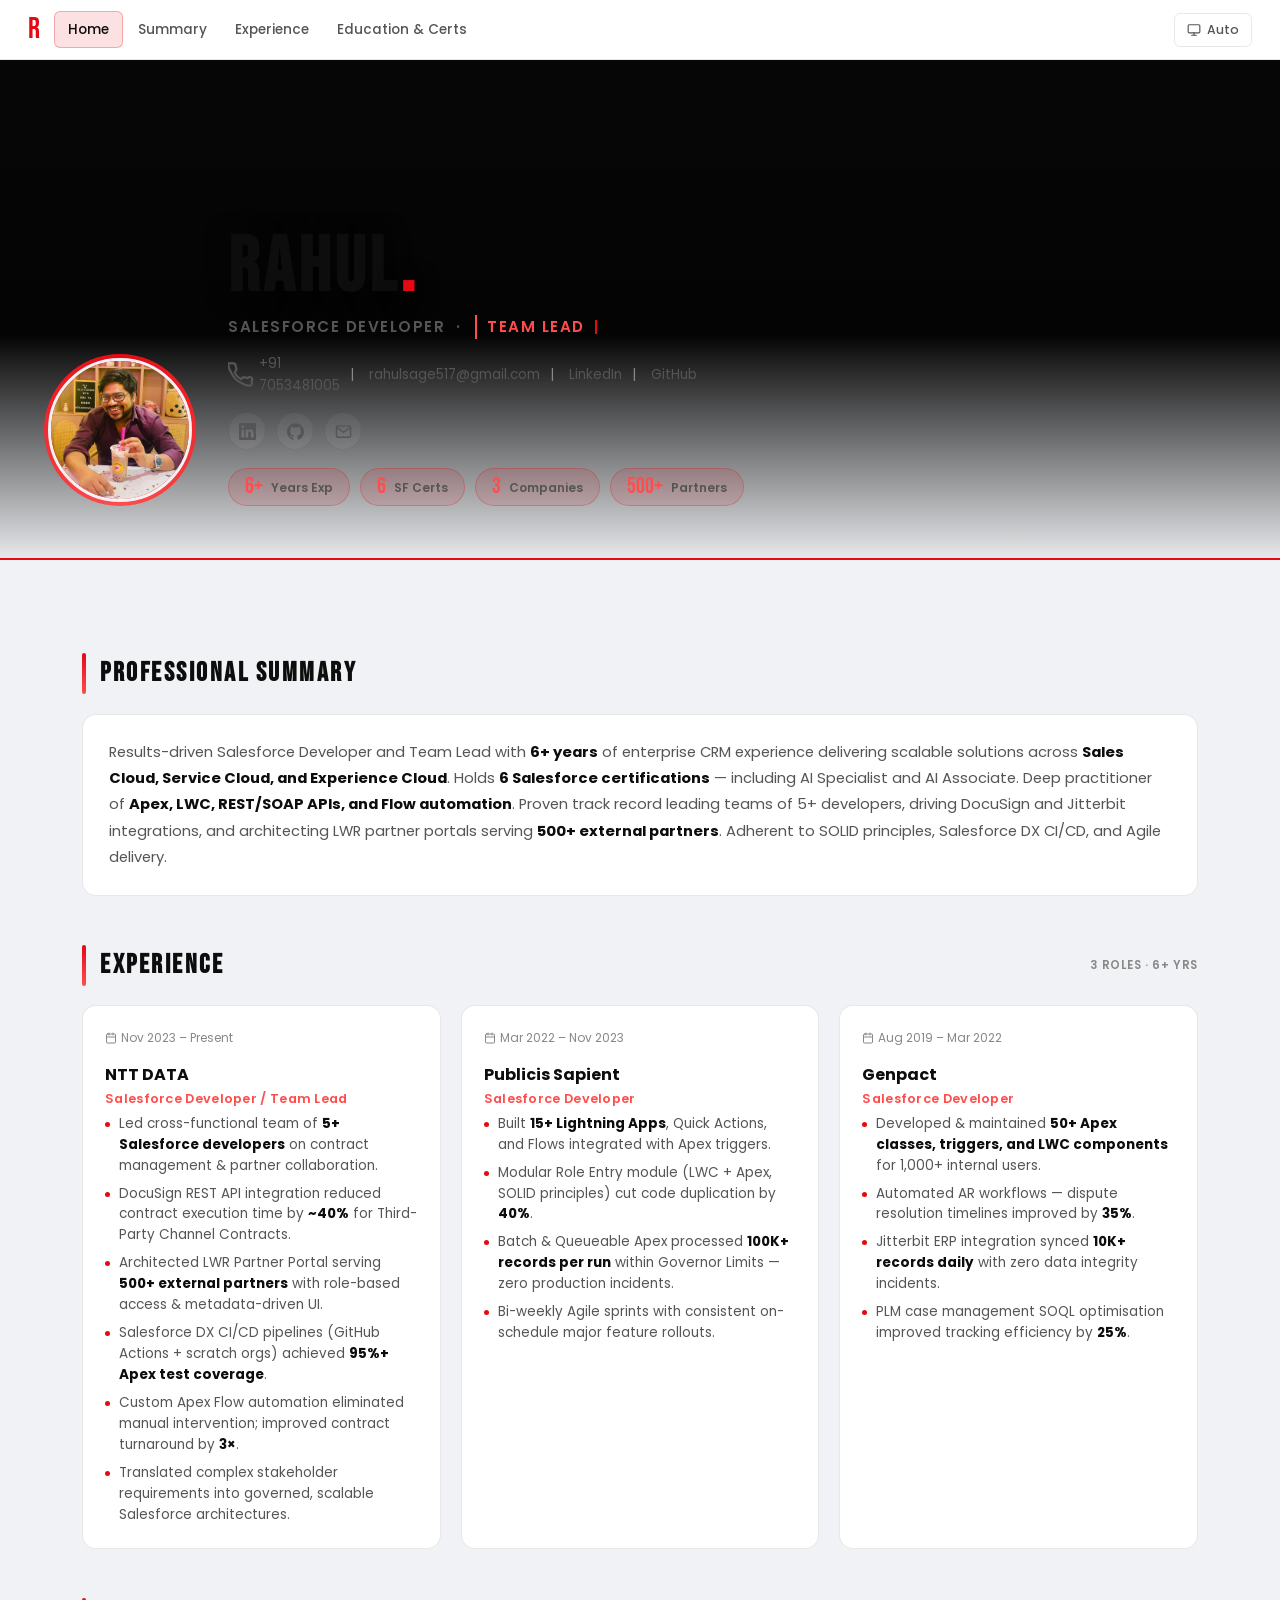
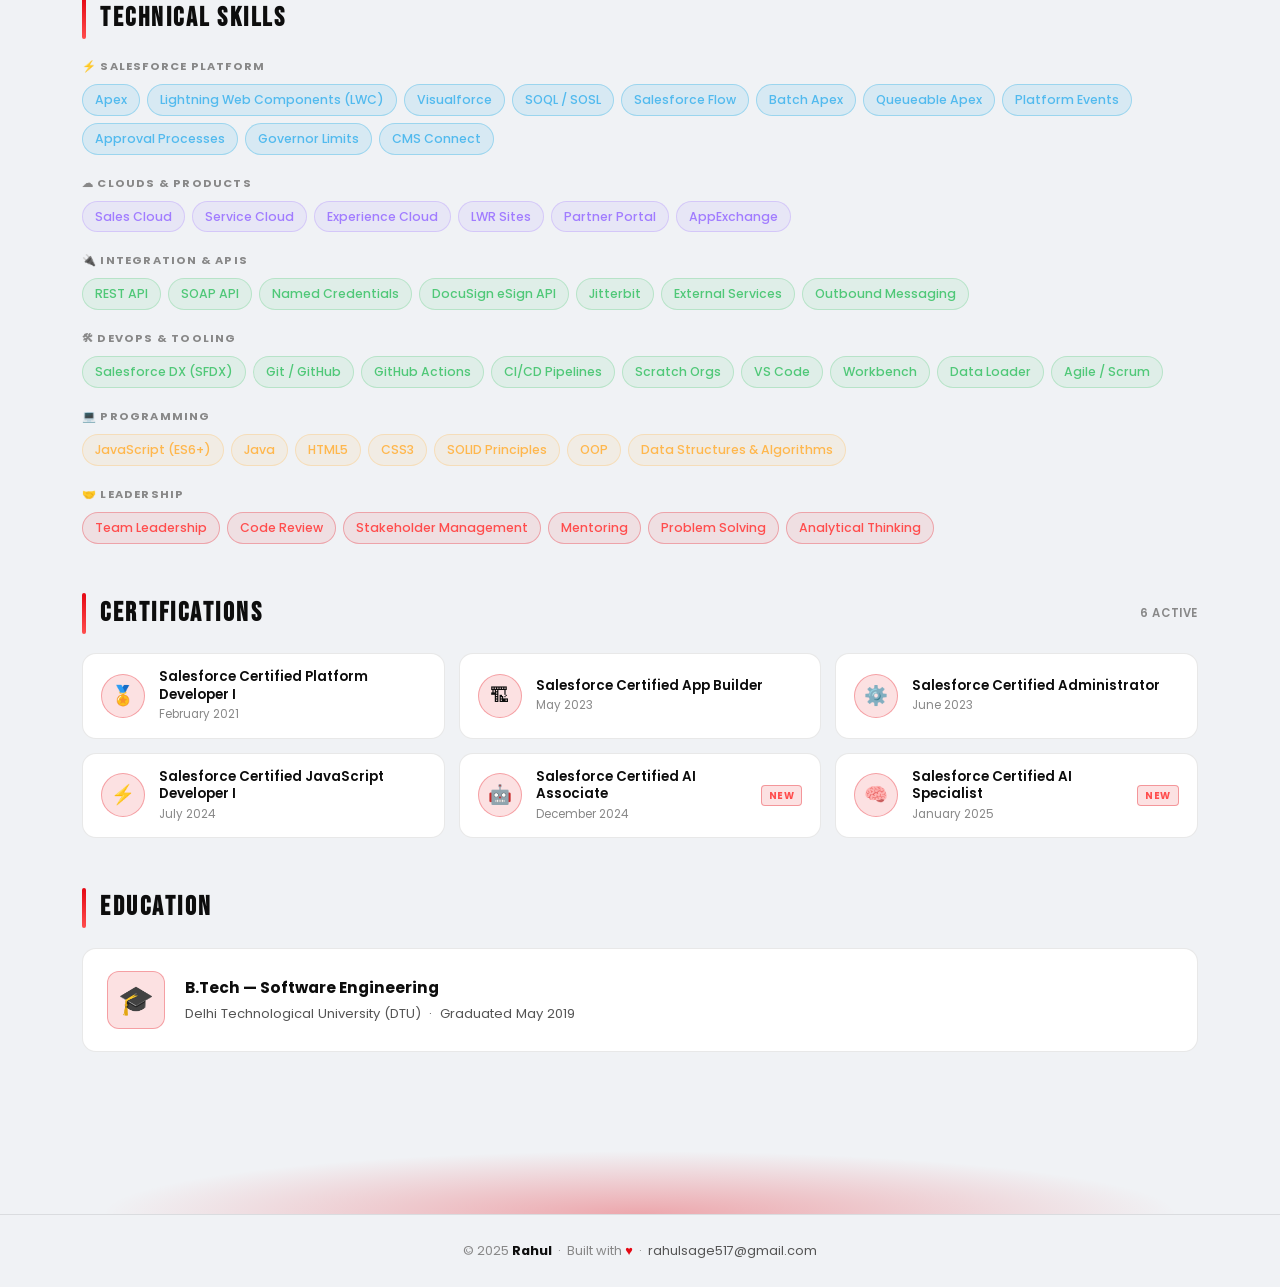
==== commit f364b721: "Redesign: Netflix UI, config-driven architecture, fix icons & images - Add config.js as single sourc" ====
--- a/index.html
+++ b/index.html
@@ -3,312 +3,18 @@
 <head>
   <meta charset="utf-8" />
   <meta name="viewport" content="width=device-width, initial-scale=1" />
-  <title>Rahul — Salesforce Developer &amp; Team Lead</title>
-  <meta name="description" content="Salesforce Developer &amp; Team Lead with 6+ years experience — Apex, LWC, Experience Cloud, AI Specialist." />
+  <title>Resume</title>
+  <meta name="description" content="Salesforce Developer portfolio — edit config.js to personalise." />
+  <link rel="preconnect" href="https://fonts.googleapis.com" />
+  <link rel="preconnect" href="https://fonts.gstatic.com" crossorigin />
   <link rel="stylesheet" href="./css/style.css" />
 </head>
-<body>
-
-<!-- Scroll progress -->
-<div id="scroll-progress"></div>
-
-<!-- ── Navigation ─────────────────────────────────────── -->
-<header class="top-nav">
-  <a href="index.html" class="brand">R</a>
-  <nav class="menu">
-    <a href="index.html"      class="menu-item active">Home</a>
-    <a href="summary.html"    class="menu-item">Summary</a>
-    <a href="experience.html" class="menu-item">Experience</a>
-    <a href="education.html"  class="menu-item">Education &amp; Certs</a>
-  </nav>
-</header>
-
-<!-- ── Sticky strip ───────────────────────────────────── -->
-<div class="sticky-header" id="stickyHeader">
-  Rahul
-  <span class="sticky-dot">·</span>
-  Salesforce Developer &amp; Team Lead
-  <span class="sticky-dot">·</span>
-  <a href="mailto:rahulsage517@gmail.com">rahulsage517@gmail.com</a>
-</div>
-
-<!-- ── Hero ───────────────────────────────────────────── -->
-<section class="hero">
-  <div class="hero-bg"></div>
-  <div class="hero-content">
-    <div class="avatar-wrapper">
-      <img src="./assets/rahul.jpg" class="avatar-photo" alt="Rahul" />
-    </div>
-    <div class="hero-text">
-      <h1>RAHUL<span>.</span></h1>
-      <div class="hero-subtitle">
-        Salesforce Developer &nbsp;·&nbsp;
-        <em id="typewriter" data-words="Team Lead|AI Specialist|LWC Architect|6× Certified"></em>
-      </div>
-      <div class="hero-contacts">
-        <a href="tel:+917053481005">📞 +91 70534 81005</a>
-        <span class="contact-sep">|</span>
-        <a href="mailto:rahulsage517@gmail.com">✉ rahulsage517@gmail.com</a>
-        <span class="contact-sep">|</span>
-        <a href="https://www.linkedin.com/in/rahul-613a8412a/" target="_blank" rel="noopener">LinkedIn</a>
-        <span class="contact-sep">|</span>
-        <a href="https://github.com/RahulSage" target="_blank" rel="noopener">GitHub</a>
-      </div>
-      <div class="social-icons">
-        <a href="https://www.linkedin.com/in/rahul-613a8412a/" target="_blank" rel="noopener" title="LinkedIn">
-          <img src="https://cdn-icons-png.flaticon.com/512/174/174857.png" alt="LinkedIn" />
-        </a>
-        <a href="https://github.com/RahulSage" target="_blank" rel="noopener" title="GitHub">
-          <img src="https://cdn-icons-png.flaticon.com/512/25/25231.png" alt="GitHub" />
-        </a>
-        <a href="mailto:rahulsage517@gmail.com" title="Email">
-          <img src="https://cdn-icons-png.flaticon.com/512/732/732200.png" alt="Email" />
-        </a>
-      </div>
-      <div class="stats-row">
-        <div class="stat-chip">
-          <span class="stat-num" data-target="6" data-suffix="+">6+</span>
-          <span class="stat-label">Years Exp</span>
-        </div>
-        <div class="stat-chip">
-          <span class="stat-num" data-target="6">6</span>
-          <span class="stat-label">SF Certifications</span>
-        </div>
-        <div class="stat-chip">
-          <span class="stat-num" data-target="3">3</span>
-          <span class="stat-label">Companies</span>
-        </div>
-        <div class="stat-chip">
-          <span class="stat-num" data-target="500" data-suffix="+">500+</span>
-          <span class="stat-label">Partners Served</span>
-        </div>
-      </div>
-    </div>
-  </div>
-</section>
-
-<!-- ── Main Content ────────────────────────────────────── -->
-<main class="content-wrap">
-
-  <!-- Professional Summary -->
-  <h2 class="section-title">Professional Summary</h2>
-  <div class="netflix-card">
-    <p style="color:#c8c8c8;line-height:1.75;font-size:0.93rem;">
-      Results-driven Salesforce Developer and Team Lead with <strong>6+ years</strong> of enterprise CRM experience
-      delivering scalable solutions across <strong>Sales Cloud, Service Cloud, and Experience Cloud</strong>.
-      Holds <strong>6 Salesforce certifications</strong> — including AI Specialist and AI Associate — placing in
-      the top tier of the global Salesforce ecosystem. Deep practitioner of
-      <strong>Apex, Lightning Web Components (LWC), REST/SOAP API integrations, and declarative Flow automation</strong>.
-      Proven track record leading cross-functional teams of 5+ developers, driving enterprise integrations with
-      <strong>DocuSign and Jitterbit</strong>, and architecting LWR partner portals serving
-      <strong>500+ external partners</strong>. Strong adherent to SOLID principles, Salesforce DX CI/CD, and Agile delivery.
-    </p>
-  </div>
-
-  <!-- Experience -->
-  <h2 class="section-title">
-    Experience
-    <span class="sec-count">3 roles · 6+ years</span>
-  </h2>
-  <div class="row">
-
-    <div class="exp-card shine-wrap">
-      <div class="exp-date">🗓 Nov 2023 – Present</div>
-      <h3>NTT DATA</h3>
-      <div class="exp-role">Salesforce Developer / Team Lead</div>
-      <ul>
-        <li>Led cross-functional team of <strong>5+ developers</strong> on contract management &amp; partner collaboration.</li>
-        <li>DocuSign REST API integration reduced contract execution time by <strong>~40%</strong> for Third-Party Channel Contracts.</li>
-        <li>Architected LWR Partner Portal serving <strong>500+ external partners</strong> with role-based access &amp; metadata-driven UI.</li>
-        <li>Salesforce DX CI/CD pipelines (GitHub Actions + scratch orgs) achieved <strong>95%+ Apex test coverage</strong>.</li>
-        <li>Custom Apex Flow automation eliminated manual intervention and improved contract turnaround by <strong>3×</strong>.</li>
-      </ul>
-    </div>
-
-    <div class="exp-card shine-wrap">
-      <div class="exp-date">🗓 Mar 2022 – Nov 2023</div>
-      <h3>Publicis Sapient</h3>
-      <div class="exp-role">Salesforce Developer</div>
-      <ul>
-        <li>Built <strong>15+ Lightning Apps</strong>, Quick Actions, and Flows integrated with Apex triggers.</li>
-        <li>Modular Role Entry module (LWC + Apex, SOLID principles) cut code duplication by <strong>40%</strong>.</li>
-        <li>Batch &amp; Queueable Apex processed <strong>100K+ records per run</strong> within Governor Limits — zero production incidents.</li>
-        <li>Bi-weekly Agile sprints delivering consistent on-schedule major feature rollouts.</li>
-      </ul>
-    </div>
-
-    <div class="exp-card shine-wrap">
-      <div class="exp-date">🗓 Aug 2019 – Mar 2022</div>
-      <h3>Genpact</h3>
-      <div class="exp-role">Salesforce Developer</div>
-      <ul>
-        <li>Developed &amp; maintained <strong>50+ Apex classes, triggers, and LWC components</strong> for 1,000+ internal users.</li>
-        <li>Automated AR workflows — dispute resolution improved by <strong>35%</strong>; collections cycles accelerated.</li>
-        <li>Jitterbit ERP integration synced <strong>10K+ records daily</strong> with zero data integrity incidents.</li>
-        <li>PLM case management SOQL optimisation improved tracking efficiency by <strong>25%</strong>.</li>
-      </ul>
-    </div>
-
-  </div>
-
-  <!-- Technical Skills -->
-  <h2 class="section-title">Technical Skills</h2>
-  <div style="display:flex;flex-direction:column;gap:18px;">
-
-    <div class="skill-section">
-      <div class="skill-section-label">⚡ Salesforce Platform</div>
-      <div class="tags">
-        <span class="tag tag-sf">Apex</span>
-        <span class="tag tag-sf">Lightning Web Components (LWC)</span>
-        <span class="tag tag-sf">Visualforce</span>
-        <span class="tag tag-sf">SOQL / SOSL</span>
-        <span class="tag tag-sf">Salesforce Flow</span>
-        <span class="tag tag-sf">Batch Apex</span>
-        <span class="tag tag-sf">Queueable Apex</span>
-        <span class="tag tag-sf">Platform Events</span>
-        <span class="tag tag-sf">Approval Processes</span>
-        <span class="tag tag-sf">Governor Limits</span>
-      </div>
-    </div>
-
-    <div class="skill-section">
-      <div class="skill-section-label">☁ Clouds &amp; Products</div>
-      <div class="tags">
-        <span class="tag tag-cloud">Sales Cloud</span>
-        <span class="tag tag-cloud">Service Cloud</span>
-        <span class="tag tag-cloud">Experience Cloud</span>
-        <span class="tag tag-cloud">LWR Sites</span>
-        <span class="tag tag-cloud">Partner Portal</span>
-        <span class="tag tag-cloud">AppExchange</span>
-      </div>
-    </div>
-
-    <div class="skill-section">
-      <div class="skill-section-label">🔌 Integration &amp; APIs</div>
-      <div class="tags">
-        <span class="tag tag-sf">REST API</span>
-        <span class="tag tag-sf">SOAP API</span>
-        <span class="tag tag-sf">Named Credentials</span>
-        <span class="tag tag-sf">DocuSign eSign API</span>
-        <span class="tag tag-sf">Jitterbit</span>
-        <span class="tag tag-sf">External Services</span>
-        <span class="tag tag-sf">Outbound Messaging</span>
-      </div>
-    </div>
-
-    <div class="skill-section">
-      <div class="skill-section-label">🛠 DevOps &amp; Tooling</div>
-      <div class="tags">
-        <span class="tag tag-dev">Salesforce DX (SFDX)</span>
-        <span class="tag tag-dev">Git / GitHub</span>
-        <span class="tag tag-dev">GitHub Actions</span>
-        <span class="tag tag-dev">CI/CD Pipelines</span>
-        <span class="tag tag-dev">Scratch Orgs</span>
-        <span class="tag tag-dev">VS Code</span>
-        <span class="tag tag-dev">Workbench</span>
-        <span class="tag tag-dev">Data Loader</span>
-        <span class="tag tag-dev">Agile / Scrum</span>
-      </div>
-    </div>
-
-    <div class="skill-section">
-      <div class="skill-section-label">💻 Programming</div>
-      <div class="tags">
-        <span class="tag tag-prog">JavaScript (ES6+)</span>
-        <span class="tag tag-prog">Java</span>
-        <span class="tag tag-prog">HTML5</span>
-        <span class="tag tag-prog">CSS3</span>
-        <span class="tag tag-prog">SOLID Principles</span>
-        <span class="tag tag-prog">OOP</span>
-        <span class="tag tag-prog">Data Structures &amp; Algorithms</span>
-      </div>
-    </div>
-
-    <div class="skill-section">
-      <div class="skill-section-label">🤝 Leadership</div>
-      <div class="tags">
-        <span class="tag tag-soft">Team Leadership</span>
-        <span class="tag tag-soft">Code Review</span>
-        <span class="tag tag-soft">Stakeholder Management</span>
-        <span class="tag tag-soft">Mentoring</span>
-        <span class="tag tag-soft">Problem Solving</span>
-        <span class="tag tag-soft">Analytical Thinking</span>
-      </div>
-    </div>
-
-  </div>
-
-  <!-- Certifications -->
-  <h2 class="section-title">
-    Salesforce Certifications
-    <span class="sec-count">6 active</span>
-  </h2>
-  <div class="cert-grid">
-    <div class="cert-badge shine-wrap">
-      <div class="cert-icon">🏅</div>
-      <div class="cert-info">
-        <div class="cert-name">Certified Platform Developer I</div>
-        <div class="cert-date">February 2021</div>
-      </div>
-    </div>
-    <div class="cert-badge shine-wrap">
-      <div class="cert-icon">🏗</div>
-      <div class="cert-info">
-        <div class="cert-name">Certified App Builder</div>
-        <div class="cert-date">May 2023</div>
-      </div>
-    </div>
-    <div class="cert-badge shine-wrap">
-      <div class="cert-icon">⚙️</div>
-      <div class="cert-info">
-        <div class="cert-name">Certified Administrator</div>
-        <div class="cert-date">June 2023</div>
-      </div>
-    </div>
-    <div class="cert-badge shine-wrap">
-      <div class="cert-icon">⚡</div>
-      <div class="cert-info">
-        <div class="cert-name">Certified JavaScript Developer I</div>
-        <div class="cert-date">July 2024</div>
-      </div>
-    </div>
-    <div class="cert-badge shine-wrap">
-      <div class="cert-icon">🤖</div>
-      <div class="cert-info">
-        <div class="cert-name">Certified AI Associate</div>
-        <div class="cert-date">December 2024</div>
-      </div>
-      <span class="cert-new">New</span>
-    </div>
-    <div class="cert-badge shine-wrap">
-      <div class="cert-icon">🧠</div>
-      <div class="cert-info">
-        <div class="cert-name">Certified AI Specialist</div>
-        <div class="cert-date">January 2025</div>
-      </div>
-      <span class="cert-new">New</span>
-    </div>
-  </div>
-
-  <!-- Education -->
-  <h2 class="section-title">Education</h2>
-  <div class="edu-card netflix-card">
-    <div class="edu-icon">🎓</div>
-    <div class="edu-info">
-      <h3>B.Tech — Software Engineering</h3>
-      <p>Delhi Technological University (DTU) &nbsp;·&nbsp; Graduated May 2019</p>
-    </div>
-  </div>
-
-</main>
-
-<div class="footer-glow"></div>
-<footer class="footer">
-  <p>© 2025 <strong>Rahul</strong> &nbsp;·&nbsp; Built with <span style="color:var(--red)">♥</span> &nbsp;·&nbsp;
-    <a href="mailto:rahulsage517@gmail.com">rahulsage517@gmail.com</a>
-  </p>
-</footer>
-
-<script src="./js/script.js"></script>
+<body data-page="index">
+  <div id="scroll-progress"></div>
+  <header id="site-nav" class="top-nav" role="navigation" aria-label="Main navigation"></header>
+  <div id="page-main"></div>
+  <footer id="site-footer" class="site-footer" role="contentinfo"></footer>
+  <script src="./config.js"></script>
+  <script src="./js/script.js"></script>
 </body>
 </html>
--- a/css/style.css
+++ b/css/style.css
@@ -1,27 +1,72 @@
 /* ═══════════════════════════════════════════════════════════════
-   Netflix-Inspired Resume — Complete Visual System
+   Netflix-Inspired Resume  ·  v3  ·  with Light / Dark / Auto
    ═══════════════════════════════════════════════════════════════ */
 
-@import url('https://fonts.googleapis.com/css2?family=Poppins:wght@300;400;500;600;700;800&family=Bebas+Neue&display=swap');
-
-/* ── Design tokens ──────────────────────────────────────────── */
+@import url('https://fonts.googleapis.com/css2?family=Bebas+Neue&family=Poppins:wght@300;400;500;600;700;800&display=swap');
+
+/* ── Design tokens : DARK (default) ────────────────────────── */
 :root {
-  --bg:        #0a0a0a;
-  --surface:   #141414;
-  --card:      #1a1a1a;
-  --card-hover:#222222;
-  --border:    rgba(255,255,255,0.07);
-  --red:       #e50914;
-  --red-glow:  rgba(229,9,20,0.25);
-  --red-dim:   rgba(229,9,20,0.12);
-  --red2:      #ff4d4d;
-  --text:      #ffffff;
-  --muted:     #a8a8a8;
-  --muted2:    #6e6e6e;
-  --gold:      #f5c518;
-  --radius:    14px;
-  --radius-sm: 8px;
-  --transition: 0.28s cubic-bezier(.4,0,.2,1);
+  --bg:          #0a0a0a;
+  --surface:     #141414;
+  --card:        #1c1c1c;
+  --card-hover:  #242424;
+  --text:        #ffffff;
+  --text-2:      #e0e0e0;
+  --muted:       #a8a8a8;
+  --muted2:      #666666;
+  --border:      rgba(255,255,255,0.08);
+  --border-hover:rgba(229,9,20,0.35);
+  --red:         #e50914;
+  --red2:        #ff4d4d;
+  --red-glow:    rgba(229,9,20,0.28);
+  --red-dim:     rgba(229,9,20,0.12);
+  --shadow-sm:   0 2px 12px rgba(0,0,0,0.4);
+  --shadow-md:   0 8px 32px rgba(0,0,0,0.55);
+  --shadow-lg:   0 20px 56px rgba(0,0,0,0.7);
+  --shadow-red:  0 12px 36px rgba(229,9,20,0.2);
+  --radius:      14px;
+  --radius-sm:   8px;
+  --radius-xs:   6px;
+  --ease:        cubic-bezier(.4,0,.2,1);
+  --t:           0.26s;
+}
+
+/* ── LIGHT theme overrides ──────────────────────────────────── */
+[data-theme="light"] {
+  --bg:          #f0f2f5;
+  --surface:     #ffffff;
+  --card:        #ffffff;
+  --card-hover:  #f7f8fa;
+  --text:        #0d0d0d;
+  --text-2:      #2a2a2a;
+  --muted:       #555555;
+  --muted2:      #888888;
+  --border:      rgba(0,0,0,0.09);
+  --border-hover:rgba(229,9,20,0.4);
+  --shadow-sm:   0 2px 12px rgba(0,0,0,0.08);
+  --shadow-md:   0 8px 32px rgba(0,0,0,0.12);
+  --shadow-lg:   0 20px 56px rgba(0,0,0,0.16);
+  --shadow-red:  0 8px 28px rgba(229,9,20,0.18);
+}
+
+/* ── AUTO: follow browser preference ──────────────────────── */
+@media (prefers-color-scheme: light) {
+  :root:not([data-theme="dark"]):not([data-theme="light"]) {
+    --bg:          #f0f2f5;
+    --surface:     #ffffff;
+    --card:        #ffffff;
+    --card-hover:  #f7f8fa;
+    --text:        #0d0d0d;
+    --text-2:      #2a2a2a;
+    --muted:       #555555;
+    --muted2:      #888888;
+    --border:      rgba(0,0,0,0.09);
+    --border-hover:rgba(229,9,20,0.4);
+    --shadow-sm:   0 2px 12px rgba(0,0,0,0.08);
+    --shadow-md:   0 8px 32px rgba(0,0,0,0.12);
+    --shadow-lg:   0 20px 56px rgba(0,0,0,0.16);
+    --shadow-red:  0 8px 28px rgba(229,9,20,0.18);
+  }
 }
 
 /* ── Reset ──────────────────────────────────────────────────── */
@@ -31,12 +76,17 @@
 body {
   background: var(--bg);
   color: var(--text);
-  font-family: 'Poppins', system-ui, sans-serif;
+  font-family: 'Poppins', -apple-system, BlinkMacSystemFont, 'Segoe UI', sans-serif;
   font-size: 15px;
   line-height: 1.6;
   min-height: 100vh;
   overflow-x: hidden;
-}
+  transition: background var(--t) var(--ease), color var(--t) var(--ease);
+}
+
+a { color: inherit; text-decoration: none; }
+img { display: block; }
+strong { color: var(--text); }
 
 /* ── Scroll progress bar ────────────────────────────────────── */
 #scroll-progress {
@@ -44,691 +94,717 @@
   top: 0; left: 0;
   height: 3px;
   width: 0%;
-  background: linear-gradient(90deg, var(--red), var(--red2));
+  background: linear-gradient(90deg, var(--red), var(--red2), var(--red));
+  background-size: 200% 100%;
+  animation: gradientShift 3s linear infinite;
   z-index: 9999;
-  transition: width 0.1s linear;
+  transition: width 0.12s linear;
+}
+@keyframes gradientShift {
+  0%   { background-position: 0% 50%; }
+  100% { background-position: 200% 50%; }
 }
 
 /* ── Top navigation ─────────────────────────────────────────── */
 .top-nav {
   position: sticky;
-  top: 0;
-  z-index: 500;
+  top: 0; z-index: 500;
   display: flex;
   align-items: center;
-  justify-content: space-between;
-  padding: 14px 32px;
-  background: rgba(10,10,10,0.92);
-  backdrop-filter: blur(14px);
-  -webkit-backdrop-filter: blur(14px);
+  gap: 12px;
+  padding: 0 28px;
+  height: 60px;
+  background: var(--surface);
   border-bottom: 1px solid var(--border);
-}
-.brand {
-  font-family: 'Bebas Neue', sans-serif;
-  font-size: 1.7rem;
+  backdrop-filter: blur(16px);
+  -webkit-backdrop-filter: blur(16px);
+  transition: background var(--t) var(--ease), border-color var(--t) var(--ease);
+}
+
+.nav-brand {
+  font-family: 'Bebas Neue', 'Arial Black', Impact, sans-serif;
+  font-size: 1.9rem;
   letter-spacing: 2px;
   color: var(--red);
-  text-decoration: none;
-}
-.menu {
+  line-height: 1;
+  flex-shrink: 0;
+}
+
+.nav-menu {
   display: flex;
-  gap: 4px;
+  gap: 2px;
   align-items: center;
-}
+  flex: 1;
+}
+
 .menu-item {
   color: var(--muted);
-  text-decoration: none;
-  font-size: 0.88rem;
+  font-size: 0.85rem;
   font-weight: 500;
-  padding: 7px 14px;
-  border-radius: 6px;
-  transition: color var(--transition), background var(--transition);
-  letter-spacing: 0.4px;
-}
-.menu-item:hover { color: #fff; background: rgba(255,255,255,0.07); }
+  padding: 7px 13px;
+  border-radius: var(--radius-xs);
+  transition: color var(--t), background var(--t);
+  white-space: nowrap;
+}
+.menu-item:hover { color: var(--text); background: var(--border); }
 .menu-item.active {
-  color: #fff;
-  background: rgba(229,9,20,0.18);
-  border: 1px solid rgba(229,9,20,0.3);
-}
-
-/* ── Sticky header strip ────────────────────────────────────── */
-.sticky-header {
+  color: var(--text);
+  background: var(--red-dim);
+  border: 1px solid rgba(229,9,20,0.28);
+}
+
+/* ── Theme toggle ───────────────────────────────────────────── */
+.theme-btn {
+  margin-left: auto;
+  display: flex;
+  align-items: center;
+  gap: 6px;
+  padding: 7px 12px;
+  border-radius: var(--radius-xs);
+  border: 1px solid var(--border);
+  background: transparent;
+  color: var(--muted);
+  font-size: 0.78rem;
+  font-weight: 500;
+  font-family: 'Poppins', sans-serif;
+  cursor: pointer;
+  transition: color var(--t), border-color var(--t), background var(--t);
+  white-space: nowrap;
+}
+.theme-btn:hover {
+  color: var(--text);
+  border-color: var(--border-hover);
+  background: var(--red-dim);
+}
+.theme-btn svg { width: 14px; height: 14px; flex-shrink: 0; }
+
+/* Mobile hamburger */
+.nav-hamburger {
+  display: none;
+  flex-direction: column;
+  gap: 5px;
+  cursor: pointer;
+  padding: 8px;
+  border-radius: var(--radius-xs);
+  border: 1px solid var(--border);
+  background: transparent;
+  margin-left: 4px;
+}
+.nav-hamburger span {
+  display: block;
+  width: 20px; height: 2px;
+  background: var(--muted);
+  border-radius: 2px;
+  transition: background var(--t);
+}
+.nav-hamburger:hover span { background: var(--text); }
+
+/* ── Sticky name strip ──────────────────────────────────────── */
+.sticky-bar {
   position: fixed;
   left: 0; right: 0; top: 0;
-  padding: 10px 24px;
-  background: rgba(10,10,10,0.95);
+  padding: 9px 24px;
+  display: flex;
+  align-items: center;
+  justify-content: center;
+  gap: 10px;
+  background: var(--surface);
   border-bottom: 2px solid var(--red);
-  backdrop-filter: blur(12px);
-  display: flex;
-  justify-content: center;
-  align-items: center;
-  gap: 12px;
-  z-index: 999;
+  z-index: 490;
   opacity: 0;
   pointer-events: none;
   transform: translateY(-100%);
-  transition: opacity 0.3s ease, transform 0.3s ease;
-  font-size: 0.9rem;
+  transition: opacity 0.28s var(--ease), transform 0.28s var(--ease), background var(--t);
+  font-size: 0.88rem;
   font-weight: 500;
 }
-.sticky-header.show { opacity: 1; pointer-events: auto; transform: translateY(0); }
-.sticky-header a { color: var(--red); text-decoration: none; }
+.sticky-bar.show { opacity: 1; pointer-events: auto; transform: translateY(0); }
+.sticky-bar a { color: var(--red); }
 .sticky-dot { color: var(--muted2); }
 
 /* ── Hero ───────────────────────────────────────────────────── */
 .hero {
   position: relative;
-  height: 480px;
+  min-height: 500px;
   display: flex;
   align-items: flex-end;
-  padding-bottom: 48px;
+  padding-bottom: 52px;
   overflow: hidden;
   border-bottom: 2px solid var(--red);
 }
+
 .hero-bg {
-  position: absolute;
-  inset: 0;
+  position: absolute; inset: 0;
   background:
-    linear-gradient(180deg, rgba(0,0,0,0.45) 0%, rgba(10,10,10,0.92) 75%, #0a0a0a 100%),
-    url('https://i.gifer.com/7VE.gif') center/cover no-repeat;
+    linear-gradient(180deg,
+      rgba(0,0,0,0.35) 0%,
+      rgba(0,0,0,0.6)  55%,
+      var(--bg)        100%),
+    url('https://i.gifer.com/7VE.gif') center / cover no-repeat;
+  background-color: #0a0a0a; /* solid fallback if GIF fails */
   transform: scale(1.04);
-  animation: heroZoom 14s ease-in-out infinite alternate;
-}
-@keyframes heroZoom {
-  from { transform: scale(1.04); }
-  to   { transform: scale(1.08); }
-}
+  animation: heroPan 16s ease-in-out infinite alternate;
+}
+[data-theme="light"] .hero-bg {
+  background:
+    linear-gradient(180deg,
+      rgba(255,255,255,0.15) 0%,
+      rgba(240,242,245,0.88) 55%,
+      var(--bg)              100%),
+    url('https://i.gifer.com/7VE.gif') center / cover no-repeat;
+  background-color: #ddd;
+}
+@keyframes heroPan {
+  from { transform: scale(1.04) translateX(0);    }
+  to   { transform: scale(1.08) translateX(-1%);  }
+}
+
 .hero-content {
-  position: relative;
-  z-index: 2;
+  position: relative; z-index: 2;
   display: flex;
   align-items: flex-end;
-  gap: 28px;
-  padding: 0 40px;
+  gap: 32px;
+  padding: 0 44px;
   width: 100%;
 }
 
 /* Avatar */
-.avatar-wrapper {
+.avatar-ring {
   flex-shrink: 0;
-  animation: popIn 0.9s cubic-bezier(.34,1.56,.64,1) both;
-}
-@keyframes popIn {
-  0%   { transform: scale(0.4); opacity: 0; }
-  100% { transform: scale(1); opacity: 1; }
-}
+  width: 152px; height: 152px;
+  border-radius: 50%;
+  padding: 4px;
+  background: conic-gradient(var(--red), var(--red2), var(--red));
+  animation: popIn 0.8s cubic-bezier(.34,1.56,.64,1) both, spin 8s linear infinite;
+}
+@keyframes popIn  { from { transform: scale(.4); opacity:0; } to { transform: scale(1); opacity:1; } }
+@keyframes spin   { to   { --angle: 360deg; } }
+
 .avatar-photo {
-  width: 148px;
-  height: 148px;
+  width: 100%; height: 100%;
   border-radius: 50%;
-  border: 4px solid var(--red);
   object-fit: cover;
-  box-shadow: 0 0 0 8px var(--red-dim), 0 20px 50px rgba(0,0,0,0.6);
-  transition: box-shadow var(--transition);
-}
-.avatar-photo:hover {
-  box-shadow: 0 0 0 10px var(--red-glow), 0 20px 50px rgba(0,0,0,0.7);
+  border: 3px solid var(--bg);
+  display: block;
 }
 
 /* Hero text */
-.hero-text { flex: 1; }
 .hero-text h1 {
-  font-family: 'Bebas Neue', sans-serif;
-  font-size: 4rem;
-  letter-spacing: 3px;
+  font-family: 'Bebas Neue', 'Arial Black', Impact, sans-serif;
+  font-size: clamp(3rem, 6vw, 5.5rem);
+  letter-spacing: 4px;
   line-height: 1;
-  margin-bottom: 6px;
-  text-shadow: 0 4px 20px rgba(0,0,0,0.6);
-}
-.hero-text h1 span { color: var(--red); }
+  margin-bottom: 8px;
+  text-shadow: 0 4px 24px rgba(0,0,0,0.5);
+}
+.hero-text h1 .h1-accent { color: var(--red); }
+
 .hero-subtitle {
-  font-size: 1.05rem;
+  font-size: 0.95rem;
   font-weight: 600;
   color: var(--muted);
-  letter-spacing: 1px;
   text-transform: uppercase;
-  margin-bottom: 12px;
+  letter-spacing: 1.5px;
+  margin-bottom: 14px;
+  display: flex;
+  align-items: center;
+  gap: 8px;
+  flex-wrap: wrap;
 }
 .hero-subtitle em {
   color: var(--red2);
   font-style: normal;
+  padding-left: 10px;
   border-left: 2px solid var(--red2);
-  padding-left: 8px;
-  margin-left: 4px;
-}
+}
+
+/* Typewriter cursor */
+.tw-cursor {
+  display: inline-block;
+  width: 2px; height: 0.9em;
+  background: var(--red);
+  vertical-align: middle;
+  margin-left: 2px;
+  animation: blink 0.8s step-end infinite;
+}
+@keyframes blink { 0%,100%{opacity:1;} 50%{opacity:0;} }
+
+/* Contacts row */
 .hero-contacts {
-  display: flex;
-  flex-wrap: wrap;
-  gap: 10px;
+  display: flex; flex-wrap: wrap; gap: 10px;
   align-items: center;
-  font-size: 0.88rem;
+  margin-bottom: 16px;
+  font-size: 0.85rem; color: var(--muted);
+}
+.hero-contacts a {
+  display: flex; align-items: center; gap: 5px;
   color: var(--muted);
-  margin-bottom: 14px;
-}
-.hero-contacts a {
-  color: var(--muted);
-  text-decoration: none;
-  display: flex;
-  align-items: center;
-  gap: 5px;
-  transition: color var(--transition);
+  transition: color var(--t);
 }
 .hero-contacts a:hover { color: var(--red2); }
-.contact-sep { color: var(--muted2); }
+.hc-sep { color: var(--muted2); }
 
 /* Social icons */
 .social-icons {
-  display: flex;
-  gap: 12px;
-}
-.social-icons a {
-  display: flex;
-  align-items: center;
-  justify-content: center;
-  width: 36px; height: 36px;
+  display: flex; gap: 10px;
+  margin-bottom: 18px;
+}
+.social-btn {
+  width: 38px; height: 38px;
   border-radius: 50%;
-  background: rgba(255,255,255,0.07);
-  border: 1px solid var(--border);
-  transition: background var(--transition), box-shadow var(--transition), transform var(--transition);
-}
-.social-icons a:hover {
+  display: flex; align-items: center; justify-content: center;
+  border: 1.5px solid var(--border);
+  background: rgba(255,255,255,0.05);
+  color: var(--muted);
+  transition: color var(--t), border-color var(--t), background var(--t), transform var(--t), box-shadow var(--t);
+}
+.social-btn svg { width: 17px; height: 17px; }
+.social-btn:hover {
+  color: var(--text);
+  border-color: rgba(229,9,20,0.5);
   background: var(--red-dim);
-  border-color: rgba(229,9,20,0.4);
-  box-shadow: 0 0 12px var(--red-glow);
-  transform: translateY(-3px) scale(1.1);
-}
-.social-icons img { width: 18px; filter: invert(1); }
-
-/* ── Stat chips ─────────────────────────────────────────────── */
-.stats-row {
-  display: flex;
-  gap: 12px;
-  flex-wrap: wrap;
-  margin-top: 14px;
-}
+  box-shadow: 0 0 14px var(--red-glow);
+  transform: translateY(-3px) scale(1.08);
+}
+
+/* Stat chips */
+.stats-row { display: flex; flex-wrap: wrap; gap: 10px; }
 .stat-chip {
-  display: flex;
-  align-items: center;
-  gap: 8px;
+  display: flex; align-items: center; gap: 8px;
+  padding: 7px 16px;
+  border-radius: 50px;
   background: rgba(229,9,20,0.1);
   border: 1px solid rgba(229,9,20,0.25);
-  border-radius: 50px;
-  padding: 6px 16px;
-  font-size: 0.82rem;
-  font-weight: 600;
-  color: #fff;
-}
-.stat-chip .stat-num {
-  font-family: 'Bebas Neue', sans-serif;
-  font-size: 1.3rem;
+  transition: background var(--t), border-color var(--t);
+}
+.stat-chip:hover { background: rgba(229,9,20,0.18); border-color: rgba(229,9,20,0.45); }
+.stat-num {
+  font-family: 'Bebas Neue', 'Arial Black', sans-serif;
+  font-size: 1.35rem;
   color: var(--red2);
   line-height: 1;
 }
-.stat-chip .stat-label { color: var(--muted); }
-
-/* ── Content wrap ───────────────────────────────────────────── */
+.stat-label { font-size: 0.75rem; font-weight: 600; color: var(--muted); }
+
+/* ── Layout wrappers ────────────────────────────────────────── */
 .content-wrap {
-  max-width: 1200px;
+  max-width: 1180px;
   margin: 0 auto;
-  padding: 40px 32px 60px;
+  padding: 44px 32px 72px;
+}
+.page-content {
+  max-width: 1100px;
+  margin: 0 auto;
+  padding: 40px 32px 80px;
 }
 
 /* ── Section titles ─────────────────────────────────────────── */
 .section-title {
-  display: flex;
-  align-items: center;
-  gap: 14px;
-  font-family: 'Bebas Neue', sans-serif;
-  font-size: 1.75rem;
-  letter-spacing: 2px;
-  color: #fff;
-  margin: 44px 0 18px;
+  display: flex; align-items: center; gap: 14px;
+  font-family: 'Bebas Neue', 'Arial Black', sans-serif;
+  font-size: 1.7rem;
+  letter-spacing: 2.5px;
+  color: var(--text);
+  margin: 48px 0 18px;
 }
 .section-title::before {
   content: '';
   display: block;
-  width: 4px;
-  height: 1.6em;
-  background: var(--red);
+  width: 4px; height: 1.5em;
+  background: linear-gradient(180deg, var(--red), var(--red2));
   border-radius: 2px;
   flex-shrink: 0;
 }
-.section-title .sec-count {
+.sec-badge {
   margin-left: auto;
-  font-size: 0.75rem;
   font-family: 'Poppins', sans-serif;
-  font-weight: 500;
+  font-size: 0.72rem;
+  font-weight: 600;
+  letter-spacing: 0.6px;
+  text-transform: uppercase;
   color: var(--muted2);
-  letter-spacing: 0.5px;
-  text-transform: uppercase;
-}
-
-/* ── Netflix-style card ─────────────────────────────────────── */
-.netflix-card {
+}
+.page-hero-title {
+  font-family: 'Bebas Neue', 'Arial Black', sans-serif;
+  font-size: clamp(2rem, 4vw, 2.8rem);
+  letter-spacing: 3px;
+  border-left: 5px solid var(--red);
+  padding-left: 18px;
+  margin-bottom: 36px;
+  color: var(--text);
+  line-height: 1.1;
+}
+
+/* ── Generic card ───────────────────────────────────────────── */
+.card {
   background: var(--card);
   border: 1px solid var(--border);
   border-radius: var(--radius);
-  padding: 22px 24px;
-  transition: transform var(--transition), box-shadow var(--transition), border-color var(--transition);
-}
-.netflix-card:hover {
+  transition: transform var(--t) var(--ease), box-shadow var(--t) var(--ease),
+              border-color var(--t) var(--ease), background var(--t) var(--ease);
+}
+.card:hover {
   transform: translateY(-5px);
-  box-shadow: 0 18px 40px rgba(0,0,0,0.5), 0 0 0 1px rgba(229,9,20,0.2);
-  border-color: rgba(229,9,20,0.2);
-}
-
-/* ── Experience grid (index page) ───────────────────────────── */
-.row {
+  box-shadow: var(--shadow-md);
+  border-color: var(--border-hover);
+}
+
+/* ── Summary text card ──────────────────────────────────────── */
+.summary-card { padding: 24px 26px; }
+.summary-card p { color: var(--muted); font-size: 0.92rem; line-height: 1.8; }
+.summary-card p strong { color: var(--text); }
+
+/* ── Experience cards (index page) ─────────────────────────── */
+.exp-grid {
   display: grid;
-  gap: 18px;
   grid-template-columns: repeat(auto-fit, minmax(300px, 1fr));
+  gap: 20px;
 }
 .exp-card {
-  background: var(--card);
-  border: 1px solid var(--border);
-  border-radius: var(--radius);
   padding: 22px;
   position: relative;
   overflow: hidden;
-  transition: transform var(--transition), box-shadow var(--transition), border-color var(--transition);
-}
-.exp-card::before {
+}
+.exp-card::after {
   content: '';
   position: absolute;
   left: 0; top: 0; bottom: 0;
   width: 3px;
-  background: var(--red);
-  border-radius: 0 2px 2px 0;
+  background: linear-gradient(180deg, var(--red), var(--red2));
   opacity: 0;
-  transition: opacity var(--transition);
-}
-.exp-card:hover::before { opacity: 1; }
-.exp-card:hover {
-  transform: translateY(-6px);
-  box-shadow: 0 20px 40px rgba(0,0,0,0.5);
-  border-color: rgba(229,9,20,0.2);
-}
-.exp-card h3 { font-size: 1rem; font-weight: 700; margin-bottom: 2px; }
-.exp-card .exp-role { font-size: 0.82rem; color: var(--red2); font-weight: 500; margin-bottom: 4px; }
-.exp-card .exp-date {
-  font-size: 0.78rem; color: var(--muted2);
-  display: flex; align-items: center; gap: 5px;
-  margin-bottom: 14px;
-}
-.exp-card ul {
-  list-style: none;
-  padding: 0;
-  display: flex; flex-direction: column; gap: 7px;
-}
-.exp-card ul li {
-  font-size: 0.875rem;
-  color: var(--muted);
-  padding-left: 16px;
-  position: relative;
-  line-height: 1.55;
-}
-.exp-card ul li::before {
+  transition: opacity var(--t);
+}
+.exp-card:hover::after { opacity: 1; }
+.exp-card:hover { padding-left: 25px; }
+
+.exp-company { font-size: 1rem; font-weight: 700; margin-bottom: 2px; color: var(--text); }
+.exp-role-text { font-size: 0.8rem; color: var(--red2); font-weight: 600; margin-bottom: 4px; letter-spacing: 0.3px; }
+.exp-date-text {
+  font-size: 0.75rem; color: var(--muted2);
+  display: flex; align-items: center; gap: 4px; margin-bottom: 14px;
+}
+.exp-date-text svg { width: 12px; height: 12px; }
+.exp-bullets { list-style: none; display: flex; flex-direction: column; gap: 7px; }
+.exp-bullets li {
+  font-size: 0.845rem; color: var(--muted); line-height: 1.55;
+  padding-left: 14px; position: relative;
+}
+.exp-bullets li::before {
   content: '';
   position: absolute; left: 0; top: 8px;
   width: 5px; height: 5px;
-  border-radius: 50%;
-  background: var(--red);
-}
-.exp-card ul li strong { color: #fff; }
+  border-radius: 50%; background: var(--red);
+}
+.exp-bullets li strong { color: var(--text); }
 
 /* ── Skill tags ─────────────────────────────────────────────── */
-.skill-section { margin-bottom: 14px; }
-.skill-section-label {
-  font-size: 0.72rem;
-  font-weight: 700;
-  text-transform: uppercase;
-  letter-spacing: 1px;
-  color: var(--muted2);
-  margin-bottom: 7px;
-}
-.tags {
-  display: flex;
-  flex-wrap: wrap;
-  gap: 7px;
-}
+.skills-stack { display: flex; flex-direction: column; gap: 20px; }
+.skill-group-label {
+  font-size: 0.7rem; font-weight: 700;
+  text-transform: uppercase; letter-spacing: 1.2px;
+  color: var(--muted2); margin-bottom: 8px;
+  display: flex; align-items: center; gap: 6px;
+}
+.tags { display: flex; flex-wrap: wrap; gap: 7px; }
 .tag {
-  display: inline-flex;
-  align-items: center;
-  gap: 5px;
-  padding: 4px 11px;
+  display: inline-block;
+  padding: 5px 12px;
   border-radius: 50px;
-  font-size: 0.78rem;
+  font-size: 0.775rem;
   font-weight: 500;
   border: 1px solid transparent;
-  transition: transform 0.18s ease, box-shadow 0.18s ease;
-}
-.tag:hover { transform: translateY(-2px) scale(1.04); }
-
-.tag-sf    { background: rgba(0,161,224,0.12); border-color: rgba(0,161,224,0.3); color: #5abeff; }
-.tag-dev   { background: rgba(98,210,143,0.12); border-color: rgba(98,210,143,0.3); color: #62d28f; }
-.tag-cloud { background: rgba(161,124,255,0.12); border-color: rgba(161,124,255,0.3); color: #a17cff; }
-.tag-prog  { background: rgba(255,183,77,0.12); border-color: rgba(255,183,77,0.3); color: #ffb74d; }
-.tag-soft  { background: rgba(229,9,20,0.1); border-color: rgba(229,9,20,0.3); color: var(--red2); }
-
-/* ── Certification grid ─────────────────────────────────────── */
+  transition: transform 0.18s var(--ease), box-shadow 0.18s var(--ease), opacity 0.18s;
+  cursor: default;
+}
+.tag:hover { transform: translateY(-2px) scale(1.05); }
+
+.tag-sf    { background: rgba(0,161,224,0.1);  border-color: rgba(0,161,224,0.28);  color: #52baee; }
+.tag-cloud { background: rgba(161,124,255,0.1);border-color: rgba(161,124,255,0.28);color: #a17cff; }
+.tag-dev   { background: rgba(80,200,120,0.1); border-color: rgba(80,200,120,0.28); color: #50c878; }
+.tag-prog  { background: rgba(255,183,77,0.1); border-color: rgba(255,183,77,0.28); color: #ffb74d; }
+.tag-soft  { background: rgba(229,9,20,0.08);  border-color: rgba(229,9,20,0.28);   color: var(--red2); }
+
+[data-theme="light"] .tag-sf    { background: rgba(0,120,200,0.08);  border-color: rgba(0,120,200,0.3);  color: #0078c8; }
+[data-theme="light"] .tag-cloud { background: rgba(120,80,230,0.08); border-color: rgba(120,80,230,0.3); color: #7850e6; }
+[data-theme="light"] .tag-dev   { background: rgba(20,140,60,0.08);  border-color: rgba(20,140,60,0.3);  color: #148c3c; }
+[data-theme="light"] .tag-prog  { background: rgba(200,120,0,0.08);  border-color: rgba(200,120,0,0.3);  color: #c87800; }
+[data-theme="light"] .tag-soft  { background: rgba(229,9,20,0.06);   border-color: rgba(229,9,20,0.3);   color: #c00; }
+
+/* ── Cert grid ──────────────────────────────────────────────── */
 .cert-grid {
   display: grid;
-  grid-template-columns: repeat(auto-fit, minmax(260px, 1fr));
+  grid-template-columns: repeat(auto-fill, minmax(270px, 1fr));
   gap: 14px;
 }
 .cert-badge {
-  background: var(--card);
-  border: 1px solid var(--border);
-  border-radius: var(--radius-sm);
+  display: flex; align-items: center; gap: 14px;
   padding: 14px 18px;
-  display: flex;
-  align-items: center;
-  gap: 14px;
-  transition: transform var(--transition), box-shadow var(--transition);
-}
-.cert-badge:hover {
-  transform: translateY(-4px);
-  box-shadow: 0 12px 30px rgba(0,0,0,0.4);
 }
 .cert-icon {
-  width: 40px; height: 40px;
+  width: 44px; height: 44px;
   border-radius: 50%;
-  background: rgba(229,9,20,0.15);
-  border: 2px solid rgba(229,9,20,0.35);
   display: flex; align-items: center; justify-content: center;
-  font-size: 1.1rem; flex-shrink: 0;
-}
-.cert-info { flex: 1; }
-.cert-name { font-size: 0.85rem; font-weight: 600; line-height: 1.3; }
-.cert-date { font-size: 0.75rem; color: var(--muted2); margin-top: 2px; }
-.cert-new {
-  font-size: 0.6rem; font-weight: 700; text-transform: uppercase;
-  letter-spacing: 0.5px;
-  background: rgba(229,9,20,0.18);
-  border: 1px solid rgba(229,9,20,0.35);
-  color: var(--red2);
-  border-radius: 4px;
-  padding: 2px 6px;
-  white-space: nowrap;
+  font-size: 1.2rem;
+  background: var(--red-dim);
+  border: 1.5px solid rgba(229,9,20,0.3);
+  flex-shrink: 0;
+}
+.cert-info { flex: 1; min-width: 0; }
+.cert-name { font-size: 0.84rem; font-weight: 600; line-height: 1.3; color: var(--text); }
+.cert-date { font-size: 0.73rem; color: var(--muted2); margin-top: 2px; }
+.cert-new-pill {
+  font-size: 0.6rem; font-weight: 700; text-transform: uppercase; letter-spacing: 0.6px;
+  background: var(--red-dim); border: 1px solid rgba(229,9,20,0.35); color: var(--red2);
+  border-radius: 4px; padding: 2px 7px; white-space: nowrap; flex-shrink: 0;
 }
 
 /* ── Education card ─────────────────────────────────────────── */
-.edu-card {
-  background: var(--card);
-  border: 1px solid var(--border);
-  border-radius: var(--radius);
+.edu-inline {
+  display: flex; align-items: center; gap: 20px;
   padding: 22px 24px;
-  display: flex;
-  align-items: center;
-  gap: 20px;
-}
-.edu-icon {
-  width: 56px; height: 56px;
+}
+.edu-icon-box {
+  width: 58px; height: 58px;
   border-radius: 12px;
-  background: rgba(229,9,20,0.1);
-  border: 2px solid rgba(229,9,20,0.25);
+  background: var(--red-dim);
+  border: 1.5px solid rgba(229,9,20,0.3);
   display: flex; align-items: center; justify-content: center;
-  font-size: 1.7rem; flex-shrink: 0;
-}
-.edu-info h3 { font-size: 1rem; font-weight: 700; margin-bottom: 3px; }
-.edu-info p  { font-size: 0.85rem; color: var(--muted); }
-
-/* ── Page-level layout (experience / education / summary pages) */
-.page-content {
-  max-width: 1100px;
-  margin: 0 auto;
-  padding: 36px 28px 80px;
-}
-.page-title {
-  font-family: 'Bebas Neue', sans-serif;
-  font-size: 2.5rem;
-  letter-spacing: 3px;
-  border-left: 5px solid var(--red);
-  padding-left: 16px;
-  margin-bottom: 32px;
-  line-height: 1;
-}
-
-/* ── Experience timeline (experience.html) ──────────────────── */
-.timeline {
-  position: relative;
-  padding-left: 40px;
-}
+  font-size: 1.8rem; flex-shrink: 0;
+}
+.edu-inline h3 { font-size: 0.96rem; font-weight: 700; margin-bottom: 3px; color: var(--text); }
+.edu-inline p  { font-size: 0.82rem; color: var(--muted); }
+
+/* ── Timeline (experience page) ─────────────────────────────── */
+.timeline { position: relative; padding-left: 38px; }
 .timeline::before {
   content: '';
-  position: absolute;
-  left: 12px; top: 8px; bottom: 8px;
+  position: absolute; left: 13px; top: 10px; bottom: 10px;
   width: 2px;
-  background: linear-gradient(180deg, var(--red), transparent);
+  background: linear-gradient(180deg, var(--red) 0%, var(--muted2) 100%);
   border-radius: 2px;
 }
-.timeline-item {
-  position: relative;
-  margin-bottom: 36px;
-}
-.timeline-item::before {
+.tl-item { position: relative; margin-bottom: 32px; }
+.tl-item::before {
   content: '';
   position: absolute;
-  left: -33px; top: 22px;
-  width: 14px; height: 14px;
+  left: -29px; top: 20px;
+  width: 16px; height: 16px;
   border-radius: 50%;
   background: var(--red);
   border: 3px solid var(--bg);
-  box-shadow: 0 0 10px var(--red-glow);
-}
-.timeline-card {
-  background: var(--card);
-  border: 1px solid var(--border);
-  border-radius: var(--radius);
+  box-shadow: 0 0 0 2px var(--red-glow), 0 0 12px var(--red-glow);
+  transition: box-shadow var(--t);
+  z-index: 1;
+}
+.tl-item:hover::before { box-shadow: 0 0 0 4px var(--red-glow), 0 0 20px var(--red-glow); }
+
+.tl-card {
+  cursor: pointer;
   overflow: hidden;
-  transition: transform var(--transition), box-shadow var(--transition), border-color var(--transition);
-  cursor: pointer;
-}
-.timeline-card:hover {
-  transform: translateX(6px);
-  box-shadow: -4px 0 0 var(--red), 0 16px 40px rgba(0,0,0,0.4);
-  border-color: rgba(229,9,20,0.25);
-}
-.timeline-header {
-  display: flex;
-  align-items: center;
-  gap: 16px;
-  padding: 20px 22px;
+}
+.tl-card:hover { transform: translateX(5px); box-shadow: -3px 0 0 var(--red), var(--shadow-md); }
+
+.tl-header {
+  display: flex; align-items: center; gap: 16px;
+  padding: 18px 22px;
 }
 .company-logo {
-  width: 52px; height: 52px;
+  width: 50px; height: 50px;
   border-radius: 10px;
   object-fit: cover;
+  border: 1px solid var(--border);
   flex-shrink: 0;
-  border: 1px solid var(--border);
-}
-.timeline-meta { flex: 1; }
-.timeline-meta h3 { font-size: 1.05rem; font-weight: 700; margin-bottom: 3px; }
-.timeline-meta .tl-role {
-  font-size: 0.85rem; color: var(--red2); font-weight: 500; margin-bottom: 2px;
-}
-.timeline-meta .tl-date {
-  font-size: 0.78rem; color: var(--muted2);
-  display: flex; align-items: center; gap: 5px;
-}
+  background: var(--card-hover); /* fallback bg when image fails */
+}
+.company-logo-fallback {
+  width: 50px; height: 50px;
+  border-radius: 10px;
+  background: var(--red-dim);
+  border: 1px solid rgba(229,9,20,0.3);
+  display: none; /* shown by JS onerror */
+  align-items: center; justify-content: center;
+  font-family: 'Bebas Neue', sans-serif;
+  font-size: 1.5rem;
+  color: var(--red2);
+  flex-shrink: 0;
+}
+.tl-meta { flex: 1; min-width: 0; }
+.tl-meta h3 { font-size: 1rem; font-weight: 700; color: var(--text); margin-bottom: 3px; }
+.tl-role-text { font-size: 0.82rem; color: var(--red2); font-weight: 500; margin-bottom: 3px; }
+.tl-date-loc {
+  font-size: 0.75rem; color: var(--muted2);
+  display: flex; align-items: center; gap: 6px; flex-wrap: wrap;
+}
+
 .tl-badge {
-  margin-left: auto;
-  font-size: 0.7rem; font-weight: 600;
-  padding: 3px 10px;
-  border-radius: 50px;
-  border: 1px solid;
-  white-space: nowrap;
-}
-.tl-badge.current { background: rgba(98,210,143,0.12); border-color: rgba(98,210,143,0.3); color: #62d28f; }
-.tl-badge.past    { background: rgba(168,168,168,0.1); border-color: rgba(168,168,168,0.25); color: var(--muted); }
-
-.timeline-body {
-  padding: 0 22px 22px;
+  font-size: 0.68rem; font-weight: 700; padding: 3px 10px;
+  border-radius: 50px; border: 1px solid; white-space: nowrap; flex-shrink: 0;
+}
+.tl-badge.current { background: rgba(80,200,120,0.1); border-color: rgba(80,200,120,0.3); color: #50c878; }
+.tl-badge.past    { background: rgba(160,160,160,0.1); border-color: rgba(160,160,160,0.25); color: var(--muted); }
+
+.tl-expand-row {
+  padding: 10px 22px;
   border-top: 1px solid var(--border);
-  margin-top: 0;
+  display: flex; align-items: center; gap: 6px;
+  font-size: 0.76rem; color: var(--muted2);
+  transition: color var(--t);
+}
+.tl-card:hover .tl-expand-row { color: var(--red2); }
+.expand-arrow { font-size: 0.65rem; transition: transform 0.22s var(--ease); }
+.tl-card.open .expand-arrow { transform: rotate(180deg); }
+
+.tl-body {
   display: none;
-}
-.timeline-card.open .timeline-body { display: block; padding-top: 18px; }
-.timeline-body ul {
-  list-style: none; padding: 0;
-  display: flex; flex-direction: column; gap: 9px;
-}
-.timeline-body ul li {
-  font-size: 0.88rem; color: var(--muted);
-  padding-left: 18px; position: relative; line-height: 1.55;
-}
-.timeline-body ul li::before {
+  padding: 18px 22px 22px;
+  border-top: 1px solid var(--border);
+}
+.tl-card.open .tl-body { display: block; }
+.tl-body ul { list-style: none; display: flex; flex-direction: column; gap: 9px; }
+.tl-body ul li {
+  font-size: 0.875rem; color: var(--muted); line-height: 1.6;
+  padding-left: 18px; position: relative;
+}
+.tl-body ul li::before {
   content: '';
   position: absolute; left: 0; top: 8px;
   width: 6px; height: 6px;
   border-radius: 50%; background: var(--red);
 }
-.timeline-body ul li strong { color: #fff; }
-.expand-hint {
-  padding: 12px 22px;
-  font-size: 0.78rem; color: var(--muted2);
-  display: flex; align-items: center; gap: 6px;
-  border-top: 1px solid var(--border);
-  transition: color var(--transition);
-}
-.timeline-card:hover .expand-hint { color: var(--red2); }
-.expand-hint .arrow {
-  font-size: 0.7rem;
-  transition: transform 0.2s;
-}
-.timeline-card.open .expand-hint .arrow { transform: rotate(180deg); }
-
-/* ── Summary page cards ─────────────────────────────────────── */
-.summary-grid {
+.tl-body ul li strong { color: var(--text); }
+
+/* ── Summary page ───────────────────────────────────────────── */
+.summary-feature-grid {
   display: grid;
-  grid-template-columns: repeat(auto-fit, minmax(300px, 1fr));
-  gap: 20px;
-}
-.summary-card {
-  background: var(--card);
-  border: 1px solid var(--border);
+  grid-template-columns: repeat(auto-fill, minmax(270px, 1fr));
+  gap: 18px;
+}
+.summary-feature-card {
+  overflow: hidden;
   border-radius: var(--radius);
-  overflow: hidden;
-  cursor: pointer;
-  transition: transform var(--transition), box-shadow var(--transition);
-}
-.summary-card:hover {
-  transform: translateY(-6px);
-  box-shadow: 0 20px 40px rgba(0,0,0,0.5), 0 0 0 1px rgba(229,9,20,0.18);
-}
-.summary-card img {
+}
+.sfc-img {
   width: 100%; height: 160px;
   object-fit: cover;
   display: block;
+  filter: brightness(0.82);
+  transition: filter var(--t) var(--ease), transform var(--t) var(--ease);
+}
+[data-theme="light"] .sfc-img { filter: brightness(0.9) saturate(0.9); }
+.summary-feature-card:hover .sfc-img { filter: brightness(0.65); transform: scale(1.04); }
+.sfc-body { padding: 16px 18px; }
+.sfc-body h3 { font-size: 0.96rem; font-weight: 700; margin-bottom: 7px; color: var(--text); }
+.sfc-body p  { font-size: 0.845rem; color: var(--muted); line-height: 1.6; }
+.sfc-body p strong { color: var(--text); }
+
+.achievement-grid {
+  display: grid;
+  grid-template-columns: repeat(auto-fill, minmax(180px, 1fr));
+  gap: 14px;
+}
+.ach-card {
+  text-align: center;
+  padding: 26px 16px;
+}
+.ach-value {
+  font-family: 'Bebas Neue', 'Arial Black', sans-serif;
+  font-size: 2.8rem;
+  color: var(--red);
+  line-height: 1;
+  margin-bottom: 8px;
+}
+.ach-label { font-size: 0.78rem; color: var(--muted); line-height: 1.5; }
+
+/* ── Education page ─────────────────────────────────────────── */
+.edu-page-grid {
+  display: grid;
+  grid-template-columns: repeat(auto-fill, minmax(300px, 1fr));
+  gap: 20px;
+}
+.edu-page-card { overflow: hidden; }
+.edu-page-img {
+  width: 100%; height: 170px;
+  object-fit: cover;
+  display: block;
   filter: brightness(0.85);
-  transition: filter var(--transition), transform var(--transition);
-}
-.summary-card:hover img { filter: brightness(0.7); transform: scale(1.03); }
-.summary-card-body { padding: 16px 18px; }
-.summary-card-body h3 { font-size: 1rem; font-weight: 700; margin-bottom: 6px; }
-.summary-card-body p  { font-size: 0.86rem; color: var(--muted); line-height: 1.55; }
-
-/* Shine effect (all cards) */
-.shine-wrap { position: relative; overflow: hidden; }
-.shine-wrap::after {
-  content: '';
-  position: absolute;
-  inset: 0;
-  background: linear-gradient(
-    120deg,
-    rgba(255,255,255,0.09) 0%,
-    rgba(255,255,255,0.02) 50%,
-    rgba(255,255,255,0.07) 100%
-  );
-  transform: translateX(-140%);
+  transition: filter var(--t), transform var(--t);
+}
+[data-theme="light"] .edu-page-img { filter: brightness(0.9) saturate(0.85); }
+.edu-page-card:hover .edu-page-img { filter: brightness(0.7); transform: scale(1.04); }
+.edu-page-body { padding: 16px 18px; }
+.edu-page-body h3 { font-size: 0.96rem; font-weight: 700; margin-bottom: 5px; color: var(--text); }
+.edu-page-body p  { font-size: 0.82rem; color: var(--muted); line-height: 1.55; }
+
+.cert-info-card { padding: 22px 24px; }
+.cert-info-card p { font-size: 0.88rem; color: var(--muted); line-height: 1.75; }
+.cert-info-card p strong { color: var(--text); }
+
+/* ── Shine sweep overlay ────────────────────────────────────── */
+.shine {
+  position: absolute; inset: 0;
   pointer-events: none;
+  background: linear-gradient(120deg,
+    transparent 20%,
+    rgba(255,255,255,0.07) 50%,
+    transparent 80%);
+  transform: translateX(-120%);
   transition: transform 0.7s ease;
 }
-.shine-wrap:hover::after { transform: translateX(140%); }
-
-/* ── Education page cards ───────────────────────────────────── */
-.edu-grid {
-  display: grid;
-  grid-template-columns: repeat(auto-fit, minmax(300px, 1fr));
-  gap: 20px;
-}
-.edu-page-card {
-  background: var(--card);
-  border: 1px solid var(--border);
-  border-radius: var(--radius);
-  overflow: hidden;
-  transition: transform var(--transition), box-shadow var(--transition);
-}
-.edu-page-card:hover { transform: translateY(-6px); box-shadow: 0 20px 40px rgba(0,0,0,0.5); }
-.edu-page-card img { width: 100%; height: 160px; object-fit: cover; display: block; }
-.edu-page-card .edu-card-body { padding: 16px 18px; }
-.edu-page-card .edu-card-body h3 { font-size: 1rem; font-weight: 700; margin-bottom: 6px; }
-.edu-page-card .edu-card-body p  { font-size: 0.86rem; color: var(--muted); }
-
-.cert-list-inline { list-style: none; padding: 0; margin-top: 10px; }
-.cert-list-inline li {
-  font-size: 0.83rem; color: var(--muted);
-  padding: 5px 0;
-  border-bottom: 1px solid var(--border);
-  display: flex; align-items: center; gap: 8px;
-}
-.cert-list-inline li:last-child { border-bottom: none; }
-.cert-list-inline li::before { content: '✓'; color: var(--red); font-weight: 700; }
-
-/* ── Footer ─────────────────────────────────────────────────── */
-.footer {
-  text-align: center;
-  padding: 28px;
-  color: var(--muted2);
-  font-size: 0.82rem;
-  border-top: 1px solid var(--border);
-}
-.footer a { color: var(--muted); text-decoration: none; }
-.footer span { color: var(--red); }
+.card:hover .shine { transform: translateX(120%); }
 
 /* ── Footer glow ────────────────────────────────────────────── */
 .footer-glow {
-  height: 100px;
-  background: radial-gradient(ellipse at 50% 100%, rgba(229,9,20,0.3), transparent 70%);
-  animation: pulse 6s ease-in-out infinite;
+  height: 90px;
+  background: radial-gradient(ellipse 60% 100% at 50% 100%,
+    rgba(229,9,20,0.32) 0%, transparent 70%);
+  animation: pulse 5s ease-in-out infinite;
   pointer-events: none;
 }
-@keyframes pulse {
-  0%, 100% { opacity: 0.4; }
-  50%       { opacity: 0.85; }
-}
-
-/* ── Typewriter cursor ──────────────────────────────────────── */
-.typewriter-cursor {
-  display: inline-block;
-  width: 3px; height: 0.85em;
-  background: var(--red);
-  margin-left: 4px;
-  vertical-align: middle;
-  animation: blink 0.9s step-end infinite;
-}
-@keyframes blink {
-  0%, 100% { opacity: 1; }
-  50%       { opacity: 0; }
-}
-
-/* ── Mobile ─────────────────────────────────────────────────── */
+@keyframes pulse { 0%,100%{opacity:.4;} 50%{opacity:.85;} }
+
+.site-footer {
+  text-align: center;
+  padding: 26px;
+  color: var(--muted2);
+  font-size: 0.8rem;
+  border-top: 1px solid var(--border);
+  transition: border-color var(--t);
+}
+.site-footer a { color: var(--muted); transition: color var(--t); }
+.site-footer a:hover { color: var(--red2); }
+.footer-heart { color: var(--red); }
+
+/* ── Fade-in on scroll ──────────────────────────────────────── */
+.fade-in {
+  opacity: 0;
+  transform: translateY(24px);
+  transition: opacity 0.5s var(--ease), transform 0.5s var(--ease);
+}
+.fade-in.visible { opacity: 1; transform: translateY(0); }
+
+/* ── Responsive ─────────────────────────────────────────────── */
 @media (max-width: 768px) {
   .hero-content { flex-direction: column; align-items: center; text-align: center; padding: 0 20px; }
-  .hero { height: auto; padding: 100px 0 36px; }
-  .hero-text h1 { font-size: 2.8rem; }
+  .hero { min-height: auto; padding: 100px 0 40px; }
   .hero-contacts { justify-content: center; }
   .social-icons { justify-content: center; }
   .stats-row { justify-content: center; }
-  .top-nav { padding: 12px 18px; }
-  .menu-item { padding: 6px 10px; font-size: 0.82rem; }
-  .content-wrap { padding: 24px 16px 50px; }
-  .page-content { padding: 24px 16px 60px; }
+  .hero-subtitle { justify-content: center; }
+  .avatar-ring { width: 120px; height: 120px; }
+  .content-wrap { padding: 28px 18px 56px; }
+  .page-content { padding: 28px 18px 60px; }
   .timeline { padding-left: 28px; }
-}
-@media (max-width: 520px) {
-  .hero-text h1 { font-size: 2.2rem; }
-  .menu { display: none; }
-  .brand { display: block; }
-}
+  .tl-item::before { left: -21px; width: 12px; height: 12px; }
+  .top-nav { padding: 0 18px; }
+  .nav-menu { display: none; }
+  .nav-hamburger { display: flex; }
+  .section-title { font-size: 1.45rem; }
+}
+
+@media (max-width: 480px) {
+  .hero-text h1 { letter-spacing: 2px; }
+  .tl-header { flex-wrap: wrap; gap: 10px; }
+  .stat-chip { padding: 5px 11px; }
+  .stat-num { font-size: 1.1rem; }
+  .achievement-grid { grid-template-columns: repeat(auto-fill, minmax(140px, 1fr)); }
+}
